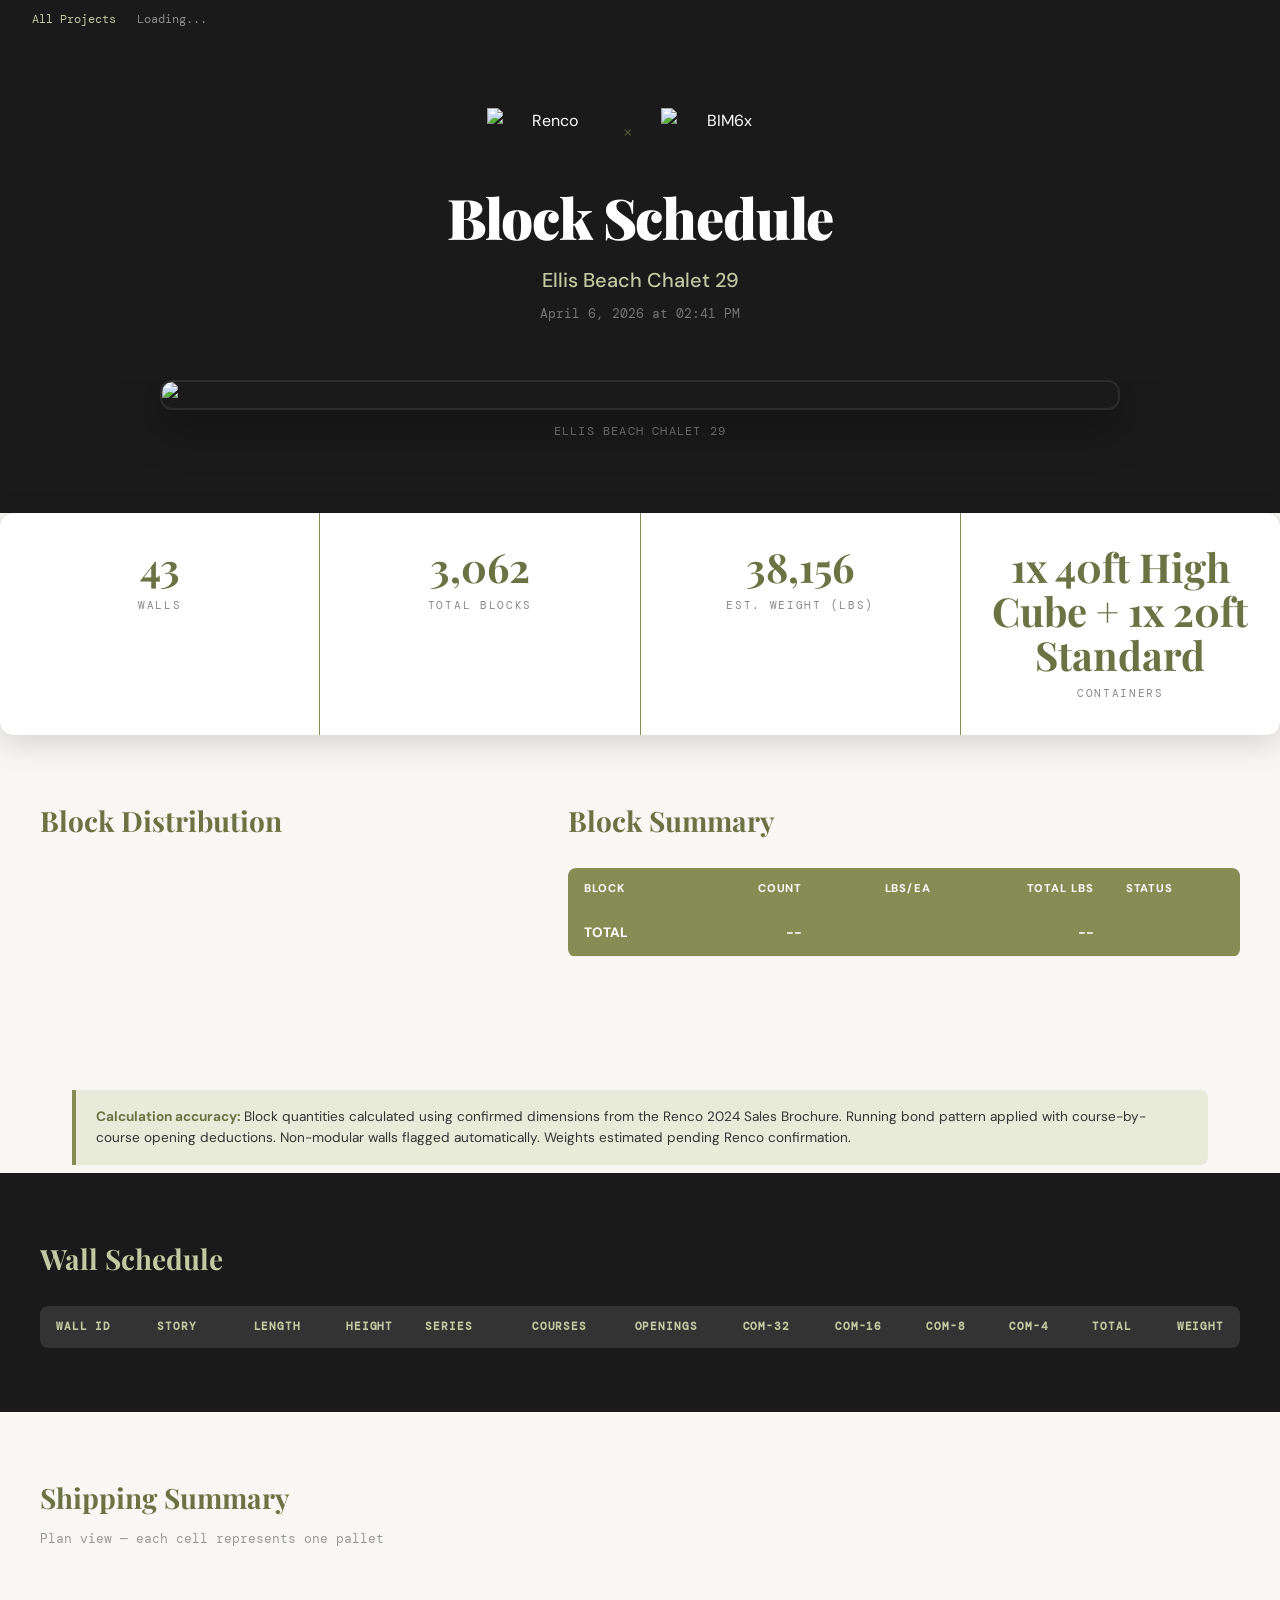
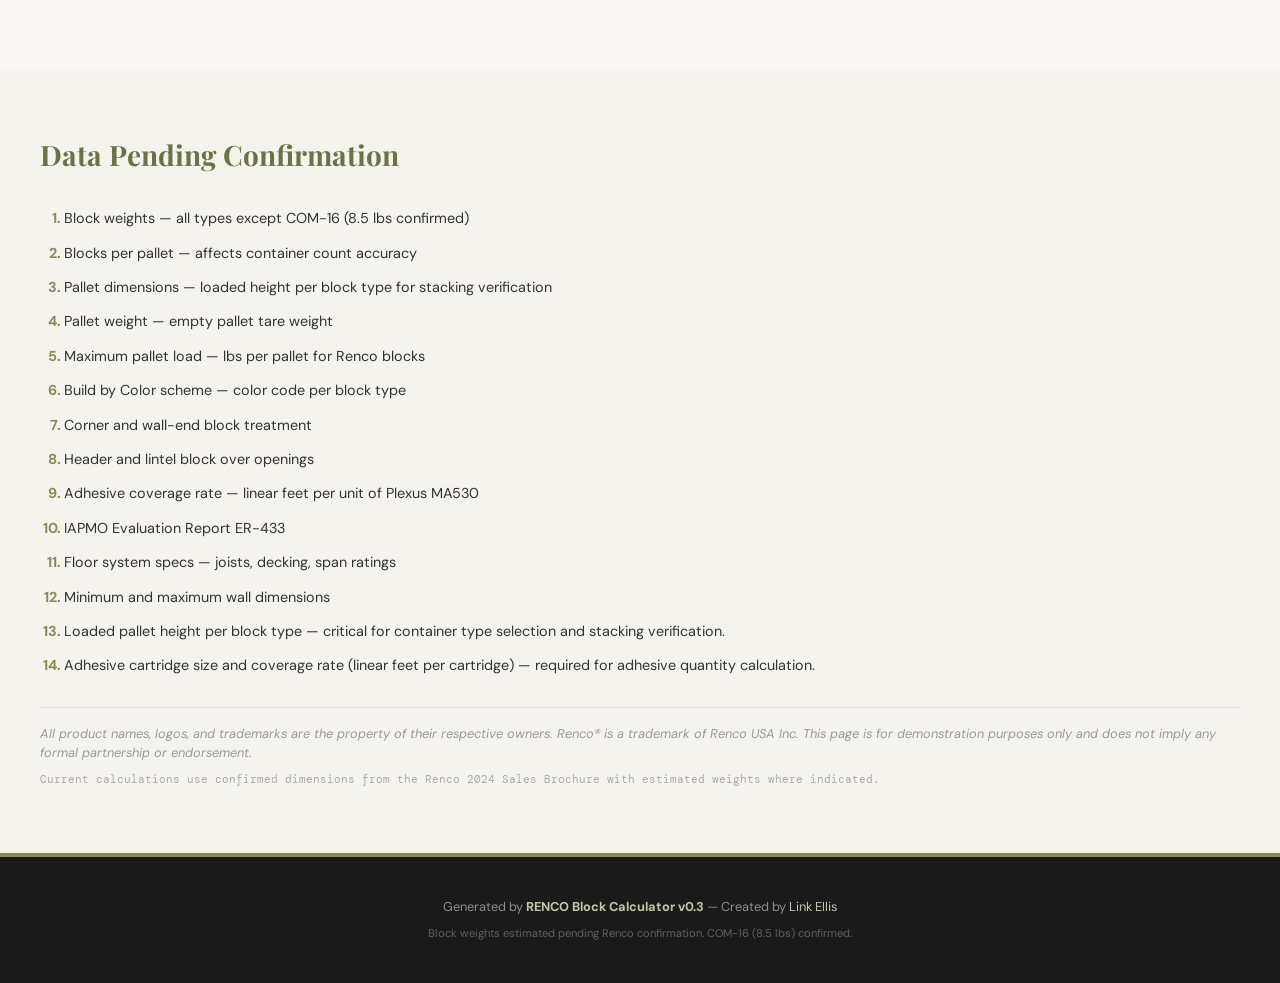
==== ellis-beach-chalet-29/index.html @ 90fda3dc "Update Ellis Beach Chalet 29" ====
<!DOCTYPE html>
<html lang="en">
<head>
  <meta charset="UTF-8">
  <meta name="viewport" content="width=device-width, initial-scale=1.0">
  <title>RENCO Block Schedule</title>
  <link rel="preconnect" href="https://fonts.googleapis.com">
  <link rel="preconnect" href="https://fonts.gstatic.com" crossorigin>
  <link href="https://fonts.googleapis.com/css2?family=DM+Mono:wght@400;500&family=DM+Sans:wght@400;500;700&family=Playfair+Display:wght@400;700;900&display=swap" rel="stylesheet">
  <link rel="stylesheet" href="../style.css">
</head>
<body>

  <nav class="breadcrumb"><a href="../">All Projects</a> &rsaquo; <span id="bc-name">Loading...</span></nav>

  <header class="hero">
    <div class="hero-inner">
      <div class="hero-logos">
        <img src="assets/Renco_Logo.png" alt="Renco" class="logo-renco">
        <span class="logo-sep">&times;</span>
        <span class="logo-bim6x-pill"><img src="assets/BIM6x_Logo.png" alt="BIM6x" class="logo-bim6x"></span>
      </div>
      <h1 class="hero-title">Block Schedule</h1>
      <p class="hero-project" id="project-name">Loading...</p>
      <p class="hero-date" id="run-date"></p>
    </div>
  </header>

  <section class="preview">
    <div class="preview-inner">
      <img src="assets/model.png" alt="Project Preview" class="preview-img">
      <p class="preview-caption" id="preview-caption"></p>
    </div>
  </section>

  <section class="kpi-strip">
    <div class="kpi-card"><div class="kpi-value" id="kpi-walls">--</div><div class="kpi-label">Walls</div></div>
    <div class="kpi-card"><div class="kpi-value" id="kpi-blocks">--</div><div class="kpi-label">Total Blocks</div></div>
    <div class="kpi-card"><div class="kpi-value" id="kpi-weight">--</div><div class="kpi-label">Est. Weight (lbs)</div></div>
    <div class="kpi-card"><div class="kpi-value" id="kpi-containers">--</div><div class="kpi-label">Containers</div></div>
  </section>

  <section class="section">
    <div class="section-inner two-col">
      <div class="chart-wrap">
        <h2 class="section-title">Block Distribution</h2>
        <div class="chart-container"><canvas id="block-chart"></canvas></div>
      </div>
      <div class="block-table-wrap">
        <h2 class="section-title">Block Summary</h2>
        <table class="data-table" id="block-table">
          <thead><tr><th>Block</th><th class="num">Count</th><th class="num">lbs/ea</th><th class="num">Total lbs</th><th>Status</th></tr></thead>
          <tbody></tbody>
          <tfoot><tr><td><strong>TOTAL</strong></td><td class="num" id="block-total-count">--</td><td class="num"></td><td class="num" id="block-total-weight">--</td><td></td></tr></tfoot>
        </table>
      </div>
    </div>
  </section>

  <div class="accuracy-callout">
    <div class="accuracy-inner">
      <strong>Calculation accuracy:</strong> Block quantities calculated using confirmed dimensions from the Renco 2024 Sales Brochure. Running bond pattern applied with course-by-course opening deductions. Non-modular walls flagged automatically. Weights estimated pending Renco confirmation.
    </div>
  </div>

  <section class="section section-dark">
    <div class="section-inner">
      <h2 class="section-title">Wall Schedule</h2>
      <div class="table-scroll">
        <table class="data-table wall-table" id="wall-table">
          <thead><tr><th>Wall ID</th><th>Story</th><th class="num">Length</th><th class="num">Height</th><th>Series</th><th class="num">Courses</th><th class="num">Openings</th><th class="num">COM-32</th><th class="num">COM-16</th><th class="num">COM-8</th><th class="num">COM-4</th><th class="num">Total</th><th class="num">Weight</th></tr></thead>
          <tbody></tbody>
        </table>
      </div>
    </div>
  </section>

  <section class="section">
    <div class="section-inner">
      <h2 class="section-title">Shipping Summary</h2>
      <p class="shipping-recommendation" id="shipping-rec" style="margin-bottom: 1.5rem"></p>
      <p class="section-subtitle">Plan view — each cell represents one pallet</p>
      <div class="shipping-grid" id="shipping-grid"></div>
      <div class="consumables-section" id="consumables"></div>
    </div>
  </section>

  <section class="section section-dark" id="warnings-section" style="display:none">
    <div class="section-inner">
      <h2 class="section-title">Warnings</h2>
      <ul class="warning-list" id="warning-list"></ul>
    </div>
  </section>

  <section class="section section-pending">
    <div class="section-inner">
      <h2 class="section-title">Data Pending Confirmation</h2>
      <ol class="pending-list">
        <li>Block weights — all types except COM-16 (8.5 lbs confirmed)</li>
        <li>Blocks per pallet — affects container count accuracy</li>
        <li>Pallet dimensions — loaded height per block type for stacking verification</li>
        <li>Pallet weight — empty pallet tare weight</li>
        <li>Maximum pallet load — lbs per pallet for Renco blocks</li>
        <li>Build by Color scheme — color code per block type</li>
        <li>Corner and wall-end block treatment</li>
        <li>Header and lintel block over openings</li>
        <li>Adhesive coverage rate — linear feet per unit of Plexus MA530</li>
        <li>IAPMO Evaluation Report ER-433</li>
        <li>Floor system specs — joists, decking, span ratings</li>
        <li>Minimum and maximum wall dimensions</li>
        <li>Loaded pallet height per block type — critical for container type selection and stacking verification.</li>
        <li>Adhesive cartridge size and coverage rate (linear feet per cartridge) — required for adhesive quantity calculation.</li>
      </ol>
      <p class="pending-disclaimer">All product names, logos, and trademarks are the property of their respective owners. Renco&reg; is a trademark of Renco USA Inc. This page is for demonstration purposes only and does not imply any formal partnership or endorsement.</p>
      <p class="pending-note">Current calculations use confirmed dimensions from the Renco 2024 Sales Brochure with estimated weights where indicated.</p>
    </div>
  </section>

  <footer class="footer">
    <div class="footer-inner">
      <p>Generated by <strong>RENCO Block Calculator v0.3</strong> &mdash; Created by <a href="https://www.linkedin.com/in/archilinkellis/" target="_blank" rel="noopener" class="footer-link">Link Ellis</a></p>
      <p class="footer-note">Block weights estimated pending Renco confirmation. COM-16 (8.5 lbs) confirmed.</p>
    </div>
  </footer>

  <script src="https://cdn.jsdelivr.net/npm/chart.js@4.4.7/dist/chart.umd.min.js"></script>
  <script src="app.js"></script>
</body>
</html>
---- style.css ----
/* ============================================================
   RENCO Block Schedule — EID / BIM6x Demo Page
   Fonts: Playfair Display, DM Sans, DM Mono
   Colors: #868D54 olive, #C2C8A2 sage, #1a1a1a dark
   ============================================================ */

*, *::before, *::after { box-sizing: border-box; margin: 0; padding: 0; }
html, body { overflow-x: hidden; width: 100%; }

:root {
  --olive:    #868D54;
  --olive-d:  #6b7243;
  --sage:     #C2C8A2;
  --sage-lt:  #e8ebda;
  --dark:     #1a1a1a;
  --dark-2:   #2a2a2a;
  --dark-3:   #333;
  --light:    #f8f7f4;
  --white:    #ffffff;
  --red:      #c0392b;
  --red-bg:   #fce4e4;
  --mono:     'DM Mono', monospace;
  --sans:     'DM Sans', sans-serif;
  --serif:    'Playfair Display', Georgia, serif;
}

html { font-size: 16px; scroll-behavior: smooth; }
body {
  font-family: var(--sans);
  color: var(--dark);
  background: var(--light);
  line-height: 1.6;
  -webkit-font-smoothing: antialiased;
}

/* === Hero === */
.hero {
  background: var(--dark);
  color: var(--white);
  padding: 4rem 2rem 3.5rem;
  text-align: center;
  position: relative;
  overflow: hidden;
}
/* no divider line — hero flows into preview */
.hero-inner { max-width: 900px; margin: 0 auto; }
.hero-brand {
  font-family: var(--mono);
  font-size: 0.85rem;
  letter-spacing: 0.3em;
  text-transform: uppercase;
  margin-bottom: 1.5rem;
  color: var(--sage);
}
.brand-renco {
  color: #7CB342;
  font-weight: 700;
  font-size: 1rem;
}
.brand-sep { margin: 0 0.6rem; opacity: 0.3; color: #fff; }
.brand-bim6x {
  color: var(--sage);
  font-weight: 700;
  font-size: 1rem;
}

/* Image logos */
.hero-logos {
  display: flex;
  align-items: center;
  justify-content: center;
  gap: 0;
  margin-bottom: 1.5rem;
}
.logo-renco, .logo-bim6x {
  height: 48px;
  width: 120px;
  object-fit: contain;
}
.logo-sep {
  font-family: var(--mono);
  font-size: 1rem;
  color: var(--olive);
  opacity: 0.5;
  margin: 0 1rem;
}
.logo-bim6x-pill {
  display: inline-flex;
  align-items: center;
  justify-content: center;
  background: var(--dark);
  border-radius: 8px;
  padding: 6px 12px;
  width: 144px;
  height: 60px;
}
.hero-title {
  font-family: var(--serif);
  font-weight: 900;
  font-size: 3.5rem;
  line-height: 1.1;
  letter-spacing: -0.02em;
  margin-bottom: 1rem;
}
.hero-project {
  font-size: 1.25rem;
  font-weight: 500;
  color: var(--sage);
}
.hero-date {
  font-family: var(--mono);
  font-size: 0.8rem;
  color: rgba(255,255,255,0.4);
  margin-top: 0.5rem;
}

/* === Project Preview === */
.preview {
  background: var(--dark);
  padding: 0 2rem 3rem;
  text-align: center;
}
.preview-inner {
  max-width: 960px;
  margin: 0 auto;
}
.preview-img {
  width: 100%;
  max-width: 1024px;
  max-height: 576px;
  object-fit: cover;
  border-radius: 12px;
  box-shadow: 0 12px 48px rgba(0,0,0,0.4);
  border: 2px solid rgba(255,255,255,0.08);
  display: block;
  margin: 0 auto;
}
.preview-caption {
  font-family: var(--mono);
  font-size: 0.75rem;
  letter-spacing: 0.1em;
  text-transform: uppercase;
  color: rgba(255,255,255,0.35);
  margin-top: 0.75rem;
  padding-bottom: 1.5rem;
}

/* === KPI Strip === */
.kpi-strip {
  display: grid;
  grid-template-columns: repeat(4, 1fr);
  gap: 1px;
  background: var(--olive);
  max-width: 100%;
  margin: 0 auto;
  position: relative;
  z-index: 10;
  border-radius: 12px;
  overflow: hidden;
  box-shadow: 0 8px 32px rgba(0,0,0,0.15);
}
.kpi-card {
  background: var(--white);
  padding: 2rem 1.5rem;
  text-align: center;
}
.kpi-value {
  font-family: var(--serif);
  font-weight: 700;
  font-size: 2.5rem;
  color: var(--olive-d);
  line-height: 1.1;
}
.kpi-label {
  font-family: var(--mono);
  font-size: 0.7rem;
  text-transform: uppercase;
  letter-spacing: 0.15em;
  color: #888;
  margin-top: 0.5rem;
}

/* === Sections === */
.section { padding: 4rem 2rem; }
.section-dark { background: var(--dark); color: var(--white); }
.section-dark .section-title { color: var(--sage); }
.section-dark .data-table { background: var(--dark-2); }
.section-dark .data-table th { background: var(--dark-3); color: var(--sage); }
.section-dark .data-table td { color: #ddd; border-color: #444; }
.section-dark .data-table tbody tr:nth-child(even) td { background: rgba(255,255,255,0.03); }
.section-dark .data-table tbody tr:hover td { background: rgba(134,141,84,0.15); }

.section-inner { max-width: 1200px; margin: 0 auto; overflow: hidden; }
.section-title {
  font-family: var(--serif);
  font-weight: 700;
  font-size: 1.75rem;
  margin-bottom: 1.5rem;
  color: var(--olive-d);
}
.shipping-recommendation {
  font-family: var(--sans);
  font-size: 1rem;
  font-weight: 700;
  color: var(--olive-d);
  margin-bottom: 0.5rem;
}
.shipping-alternatives {
  margin-top: 0.5rem;
  display: flex;
  flex-wrap: wrap;
  gap: 0.5rem;
}
.alt-option {
  font-family: var(--mono);
  font-size: 0.7rem;
  color: #888;
  padding: 0.2rem 0.6rem;
  background: var(--sage-lt);
  border-radius: 4px;
}
.section-subtitle {
  font-family: var(--mono);
  font-size: 0.8rem;
  color: #999;
  margin-top: -1rem;
  margin-bottom: 1.5rem;
}

/* === Two-col layout === */
.two-col {
  display: grid;
  grid-template-columns: 1fr 1.4fr;
  gap: 3rem;
  align-items: start;
}
@media (max-width: 900px) {
  .two-col { grid-template-columns: 1fr; gap: 2rem; }
  .kpi-strip { grid-template-columns: repeat(2, 1fr); }
  .hero { padding: 2.5rem 1rem 2rem; }
  .hero-title { font-size: 2.2rem; }
  .logo-renco, .logo-bim6x { height: 36px; width: 90px; }
  .logo-bim6x-pill { width: 114px; height: 48px; }
  .logo-sep { margin: 0 0.6rem; font-size: 0.8rem; }
  .section { padding: 2rem 1rem; }
  .section-inner { max-width: 100%; overflow-x: hidden; }
  .section-title { font-size: 1.4rem; }
  .kpi-value { font-size: 1.8rem; }
  .kpi-card { padding: 1.2rem 1rem; }
  .chart-container { max-width: 220px; }
  .block-table-wrap { width: 100%; }
  .shipping-grid { grid-template-columns: 1fr; }
  .preview { padding: 0 1rem 2rem; }
  .preview-img { max-width: 100%; }
  .project-grid { grid-template-columns: 1fr; }
  .accuracy-callout { padding: 0 1rem; }
  .consumables-grid { grid-template-columns: repeat(2, 1fr); }
  .breadcrumb { padding: 0.5rem 1rem; }
  .pending-list { padding-left: 1.2rem; }
  .shipping-alternatives { flex-direction: column; }
}
@media (max-width: 480px) {
  .hero-title { font-size: 1.6rem; }
  .hero-project { font-size: 0.95rem; }
  .hero-brand { font-size: 0.75rem; }
  .logo-renco, .logo-bim6x { height: 28px; width: 72px; }
  .logo-bim6x-pill { width: 96px; height: 40px; padding: 4px 8px; border-radius: 6px; }
  .logo-sep { margin: 0 0.4rem; font-size: 0.7rem; }
  .brand-renco, .brand-bim6x { font-size: 0.85rem; }
  .kpi-strip { grid-template-columns: repeat(2, 1fr); gap: 1px; }
  .kpi-value { font-size: 1.3rem; }
  .kpi-label { font-size: 0.5rem; letter-spacing: 0.08em; }
  .kpi-card { padding: 0.8rem 0.4rem; }
  .chart-container { max-width: 200px; }
  .data-table { font-size: 0.7rem; }
  .data-table th, .data-table td { padding: 0.3rem 0.35rem; }
  .wall-table { font-size: 0.6rem; }
  .section { padding: 1.5rem 0.75rem; }
  .section-title { font-size: 1.2rem; }
  .pallet-grid { grid-template-columns: repeat(6, 1fr); }
  .pallet-cell { font-size: 0.45rem; }
  .shipping-card { padding: 1rem; }
  .container-spec { font-size: 0.55rem; }
  .stack-height { font-size: 0.55rem; }
  .accuracy-inner { font-size: 0.78rem; padding: 0.75rem 1rem; }
  .consumable-value { font-size: 1.5rem; }
  .consumable-label { font-size: 0.6rem; }
  .pending-list li { font-size: 0.8rem; }
  .footer { padding: 1.5rem 1rem; }
  .project-card-img { height: 140px; }
  .project-card-body { padding: 1rem; }
  .project-card-title { font-size: 1rem; }
}

/* === Chart === */
.chart-wrap { min-width: 0; overflow: hidden; }
.chart-container {
  position: relative;
  max-width: 320px;
  margin: 0 auto;
}

/* === Tables === */
.data-table {
  width: 100%;
  border-collapse: collapse;
  font-size: 0.85rem;
  background: var(--white);
  border-radius: 8px;
  overflow: hidden;
}
.data-table th {
  background: var(--olive);
  color: var(--white);
  font-weight: 700;
  text-transform: uppercase;
  font-size: 0.7rem;
  letter-spacing: 0.08em;
  padding: 0.75rem 1rem;
  text-align: left;
  white-space: nowrap;
}
.data-table th.num, .data-table td.num { text-align: right; }
.data-table td {
  padding: 0.6rem 1rem;
  border-bottom: 1px solid #eee;
  white-space: nowrap;
}
.data-table tbody tr:nth-child(even) td { background: var(--sage-lt); }
.data-table tbody tr:hover td { background: rgba(134,141,84,0.12); }
.data-table tfoot td {
  background: var(--olive);
  color: var(--white);
  font-weight: 700;
  padding: 0.75rem 1rem;
}

.table-scroll { overflow-x: auto; border-radius: 8px; -webkit-overflow-scrolling: touch; }
.block-table-wrap { min-width: 0; overflow-x: auto; -webkit-overflow-scrolling: touch; }

/* Wall table specifics */
.wall-table { font-family: var(--mono); font-size: 0.78rem; }
.wall-table td:first-child { font-weight: 700; }
.wall-id-flagged {
  background: var(--red-bg) !important;
  color: var(--red);
  font-weight: 700;
}

/* Status badges */
.badge {
  display: inline-block;
  padding: 0.15rem 0.5rem;
  border-radius: 4px;
  font-size: 0.7rem;
  font-weight: 700;
  text-transform: uppercase;
  letter-spacing: 0.05em;
}
.badge-confirmed { background: var(--olive); color: var(--white); }
.badge-estimated { background: var(--sage); color: var(--olive-d); }

/* === Shipping Grid === */
.shipping-grid {
  display: grid;
  grid-template-columns: repeat(auto-fill, minmax(320px, 1fr));
  gap: 1.5rem;
}
.shipping-card {
  background: var(--white);
  border: 2px solid var(--sage);
  border-radius: 12px;
  padding: 1.5rem;
  position: relative;
  overflow-x: auto;
  max-width: 100%;
}
.shipping-card::before {
  content: '';
  position: absolute;
  top: 0; left: 0; right: 0;
  height: 4px;
  background: var(--olive);
}
.shipping-card h3 {
  font-family: var(--serif);
  font-size: 1.2rem;
  color: var(--olive-d);
  margin-bottom: 0.75rem;
}
.container-spec {
  font-family: var(--mono);
  font-size: 0.68rem;
  color: var(--olive-d);
  line-height: 1.4;
  margin-bottom: 0.5rem;
}
.shipping-card .stat {
  font-family: var(--mono);
  font-size: 0.8rem;
  color: #666;
  margin-bottom: 0.3rem;
}
.shipping-card .stat strong { color: var(--dark); }

/* Layer labels and stack height */
.layer-label {
  font-family: var(--mono);
  font-size: 0.7rem;
  color: var(--olive-d);
  font-weight: 700;
  margin-top: 0.75rem;
  margin-bottom: 0.25rem;
}
.layer-gap { height: 0.5rem; }
.stack-height {
  font-family: var(--mono);
  font-size: 0.65rem;
  margin-top: 0.75rem;
  padding: 0.4rem 0.6rem;
  border-radius: 4px;
  line-height: 1.4;
}
.height-ok { color: var(--olive-d); background: var(--sage-lt); }
.height-warning { color: #c0392b; background: #fce4e4; font-weight: 700; }

/* Pallet mini-grid — horizontal layout, loaded front-to-back (widthwise) */
.pallet-grid {
  display: grid;
  grid-template-columns: repeat(11, 1fr);
  gap: 2px;
  margin-top: 0.25rem;
}
.pallet-cell {
  aspect-ratio: 1.2;
  border-radius: 3px;
  display: flex;
  align-items: center;
  justify-content: center;
  font-family: var(--mono);
  font-size: 0.55rem;
  font-weight: 700;
  color: var(--white);
  text-align: center;
  line-height: 1.2;
}
.pallet-com { background: var(--olive); }
.pallet-res { background: var(--sage); color: var(--olive-d); }
.pallet-empty { background: #ddd; color: #999; }

/* === Warnings === */
.warning-list { list-style: none; }
.warning-list li {
  padding: 0.75rem 1rem;
  margin-bottom: 0.5rem;
  background: rgba(192,57,43,0.1);
  border-left: 4px solid var(--red);
  border-radius: 0 6px 6px 0;
  font-size: 0.85rem;
  color: #ffcccc;
}
.warning-list li strong { color: var(--white); }

/* === Data Pending === */
.section-pending {
  background: #f5f3ed;
}
.section-pending .section-title {
  color: var(--olive-d);
}
.pending-list {
  padding-left: 1.5rem;
  margin-bottom: 1.5rem;
}
.pending-list li {
  font-family: var(--sans);
  font-size: 0.9rem;
  color: var(--dark-3);
  padding: 0.4rem 0;
  line-height: 1.5;
}
.pending-list li::marker {
  color: var(--olive);
  font-weight: 700;
}
.pending-disclaimer {
  font-size: 0.8rem;
  font-style: italic;
  color: #999;
  line-height: 1.5;
  border-top: 1px solid #ddd;
  padding-top: 1rem;
  margin-top: 1.5rem;
}
.pending-note {
  font-family: var(--mono);
  font-size: 0.7rem;
  color: #aaa;
  line-height: 1.6;
  margin-top: 0.5rem;
}

/* === Footer === */
.footer {
  background: var(--dark);
  color: rgba(255,255,255,0.5);
  padding: 2.5rem 2rem;
  text-align: center;
  font-size: 0.8rem;
  border-top: 4px solid var(--olive);
}
.footer strong { color: var(--sage); }
.footer-link { color: var(--sage); text-decoration: none; }
.footer-link:hover { text-decoration: underline; }
.footer-note { margin-top: 0.5rem; font-size: 0.7rem; opacity: 0.6; }
.footer-disclaimer {
  margin-top: 1rem;
  padding-top: 0.75rem;
  border-top: 1px solid rgba(255,255,255,0.1);
  font-size: 0.6rem;
  font-style: italic;
  color: rgba(255,255,255,0.3);
  max-width: 600px;
  margin-left: auto;
  margin-right: auto;
  line-height: 1.5;
}

/* === Accuracy Callout === */
.accuracy-callout {
  padding: 0 2rem;
  max-width: 1200px;
  margin: 0 auto;
}
.accuracy-inner {
  border-left: 4px solid var(--olive);
  background: var(--sage-lt);
  padding: 1rem 1.25rem;
  font-family: var(--sans);
  font-size: 0.85rem;
  line-height: 1.6;
  color: var(--dark-3);
  border-radius: 0 8px 8px 0;
  margin-bottom: 0.5rem;
}
.accuracy-inner strong {
  color: var(--olive-d);
}

/* === Consumables === */
.consumables-section { margin-top: 2rem; }
.consumables-title {
  font-family: var(--serif);
  font-size: 1.2rem;
  font-weight: 700;
  color: var(--olive-d);
  margin-bottom: 1rem;
}
.consumables-grid {
  display: grid;
  grid-template-columns: repeat(auto-fill, minmax(200px, 1fr));
  gap: 1rem;
}
.consumable-item {
  background: var(--sage-lt);
  border-radius: 8px;
  padding: 1rem;
  text-align: center;
}
.consumable-value {
  font-family: var(--serif);
  font-size: 2rem;
  font-weight: 700;
  color: var(--olive-d);
}
.consumable-label {
  font-family: var(--mono);
  font-size: 0.7rem;
  text-transform: uppercase;
  letter-spacing: 0.1em;
  color: #666;
  margin-top: 0.25rem;
}
.consumable-detail {
  font-family: var(--mono);
  font-size: 0.65rem;
  color: #999;
  margin-top: 0.25rem;
}

/* === Breadcrumb === */
.breadcrumb {
  background: var(--dark);
  padding: 0.6rem 2rem;
  font-family: var(--mono);
  font-size: 0.75rem;
}
.breadcrumb a { color: var(--sage); text-decoration: none; }
.breadcrumb a:hover { text-decoration: underline; }
.breadcrumb span { color: rgba(255,255,255,0.5); }

/* === Project Cards === */
.project-grid {
  display: grid;
  grid-template-columns: repeat(auto-fill, minmax(300px, 1fr));
  gap: 1.5rem;
}
.project-card {
  background: var(--white);
  border: 2px solid var(--sage);
  border-radius: 12px;
  overflow: hidden;
  text-decoration: none;
  color: var(--dark);
  transition: transform 0.2s, box-shadow 0.2s;
}
.project-card:hover {
  transform: translateY(-4px);
  box-shadow: 0 8px 24px rgba(0,0,0,0.12);
}
.project-card-img {
  height: 180px;
  background-size: cover;
  background-position: center;
  background-color: var(--sage-lt);
}
.project-card-body { padding: 1.25rem; }
.project-card-title {
  font-family: var(--serif);
  font-size: 1.2rem;
  font-weight: 700;
  color: var(--olive-d);
  margin-bottom: 0.5rem;
}
.project-card-stats {
  font-family: var(--mono);
  font-size: 0.75rem;
  color: #666;
  display: flex;
  gap: 1.5rem;
  margin-bottom: 0.5rem;
}
.project-card-date {
  font-family: var(--mono);
  font-size: 0.65rem;
  color: #999;
}
.loading-msg {
  font-family: var(--mono);
  color: #999;
  font-size: 0.85rem;
}

/* === Animations === */
@keyframes fadeUp {
  from { opacity: 0; transform: translateY(20px); }
  to   { opacity: 1; transform: translateY(0); }
}
.kpi-card, .section-inner, .shipping-card {
  animation: fadeUp 0.6s ease-out both;
}
.kpi-card:nth-child(2) { animation-delay: 0.1s; }
.kpi-card:nth-child(3) { animation-delay: 0.2s; }
.kpi-card:nth-child(4) { animation-delay: 0.3s; }
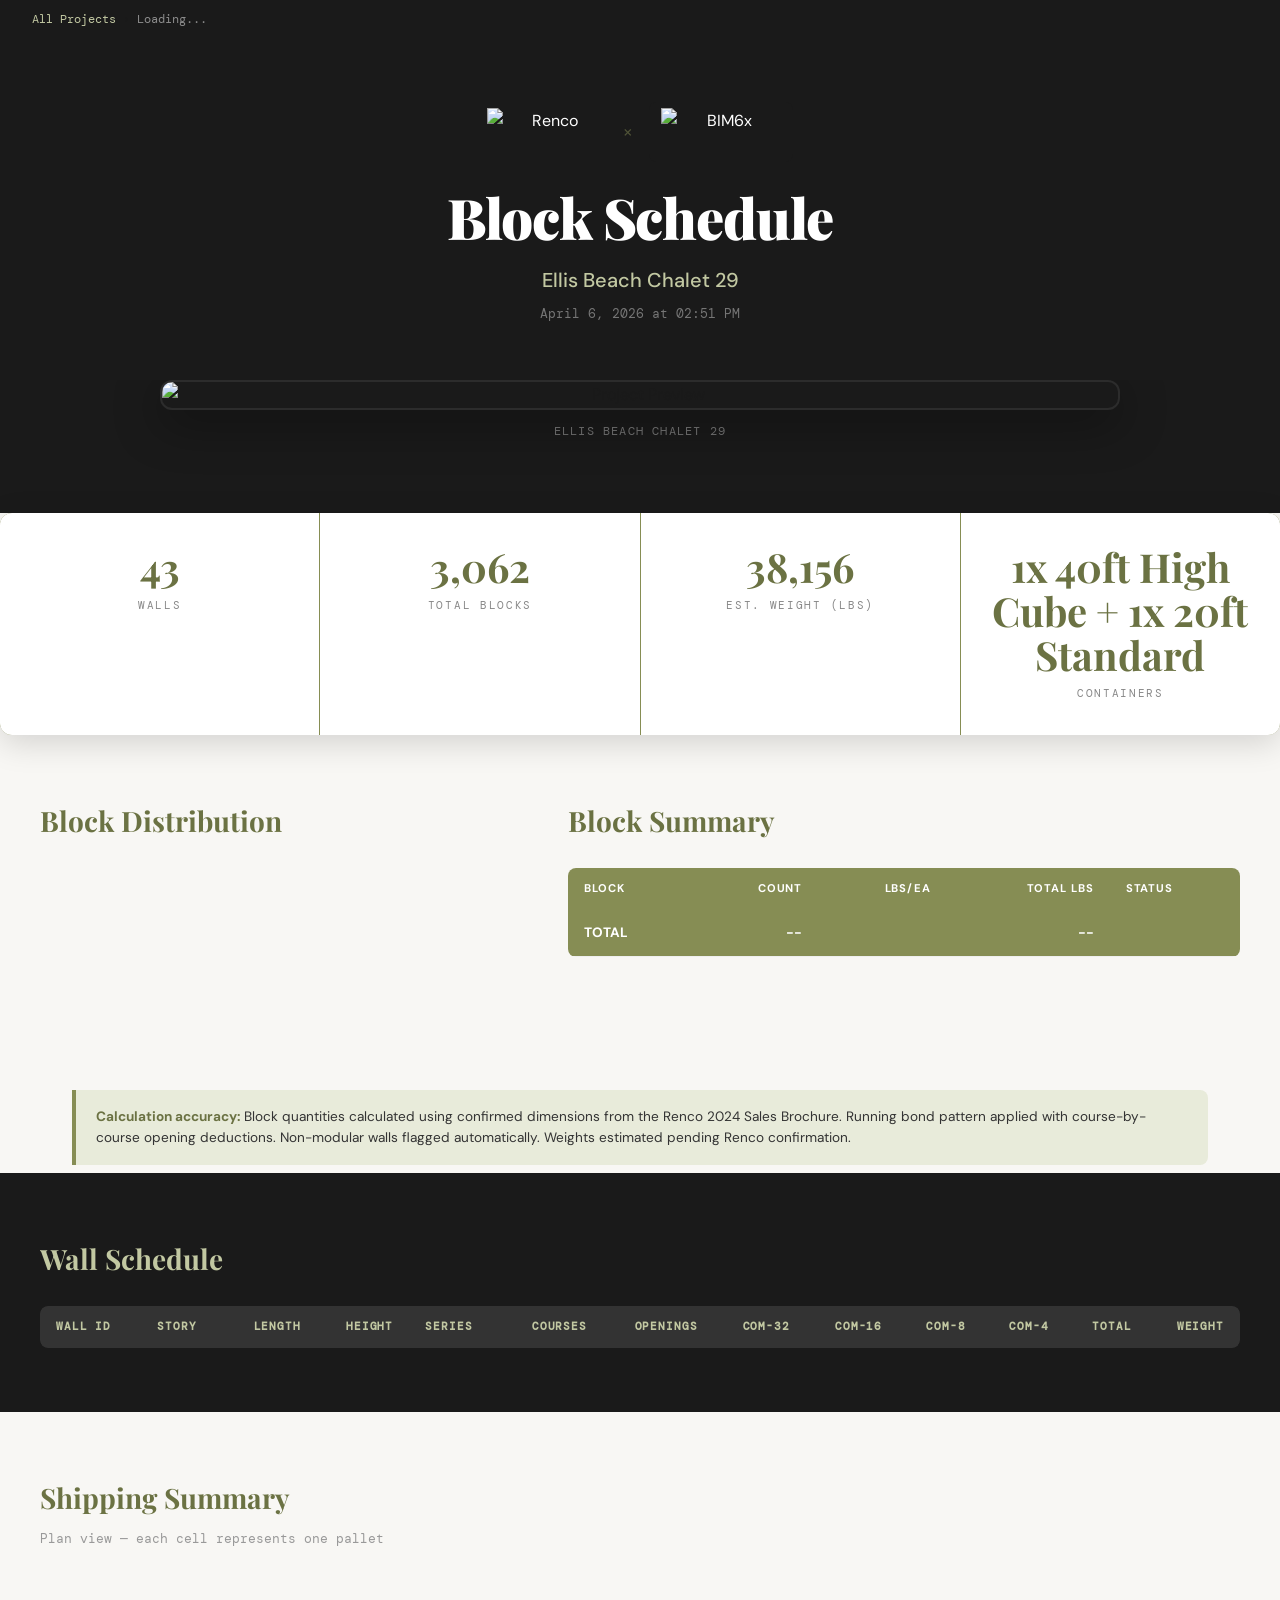
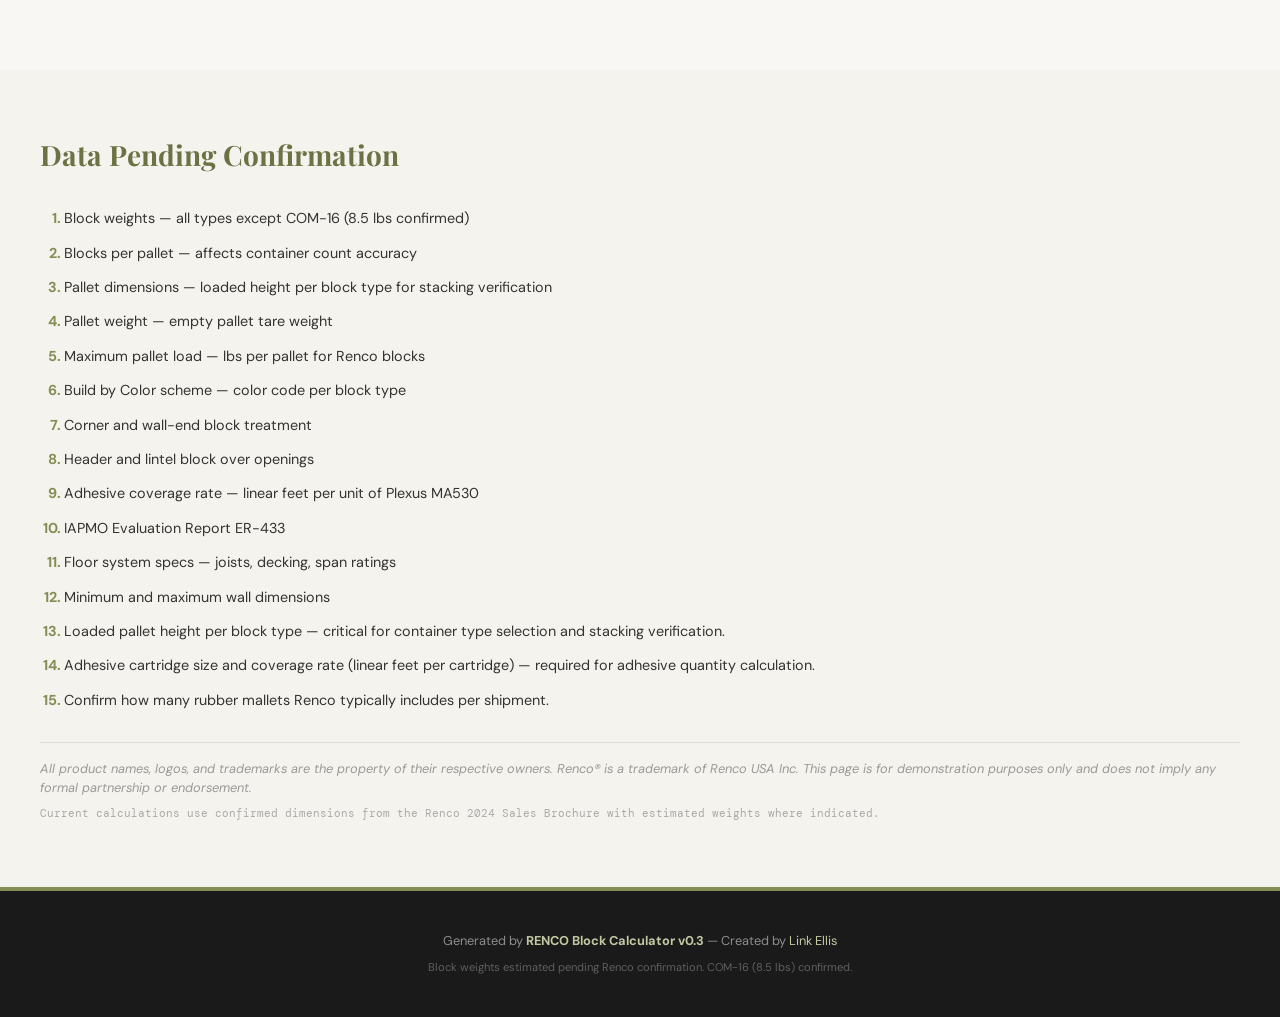
==== commit ee800def: "Update Ellis Beach Chalet 29" ====
--- a/ellis-beach-chalet-29/index.html
+++ b/ellis-beach-chalet-29/index.html
@@ -110,6 +110,7 @@
         <li>Minimum and maximum wall dimensions</li>
         <li>Loaded pallet height per block type — critical for container type selection and stacking verification.</li>
         <li>Adhesive cartridge size and coverage rate (linear feet per cartridge) — required for adhesive quantity calculation.</li>
+        <li>Confirm how many rubber mallets Renco typically includes per shipment.</li>
       </ol>
       <p class="pending-disclaimer">All product names, logos, and trademarks are the property of their respective owners. Renco&reg; is a trademark of Renco USA Inc. This page is for demonstration purposes only and does not imply any formal partnership or endorsement.</p>
       <p class="pending-note">Current calculations use confirmed dimensions from the Renco 2024 Sales Brochure with estimated weights where indicated.</p>
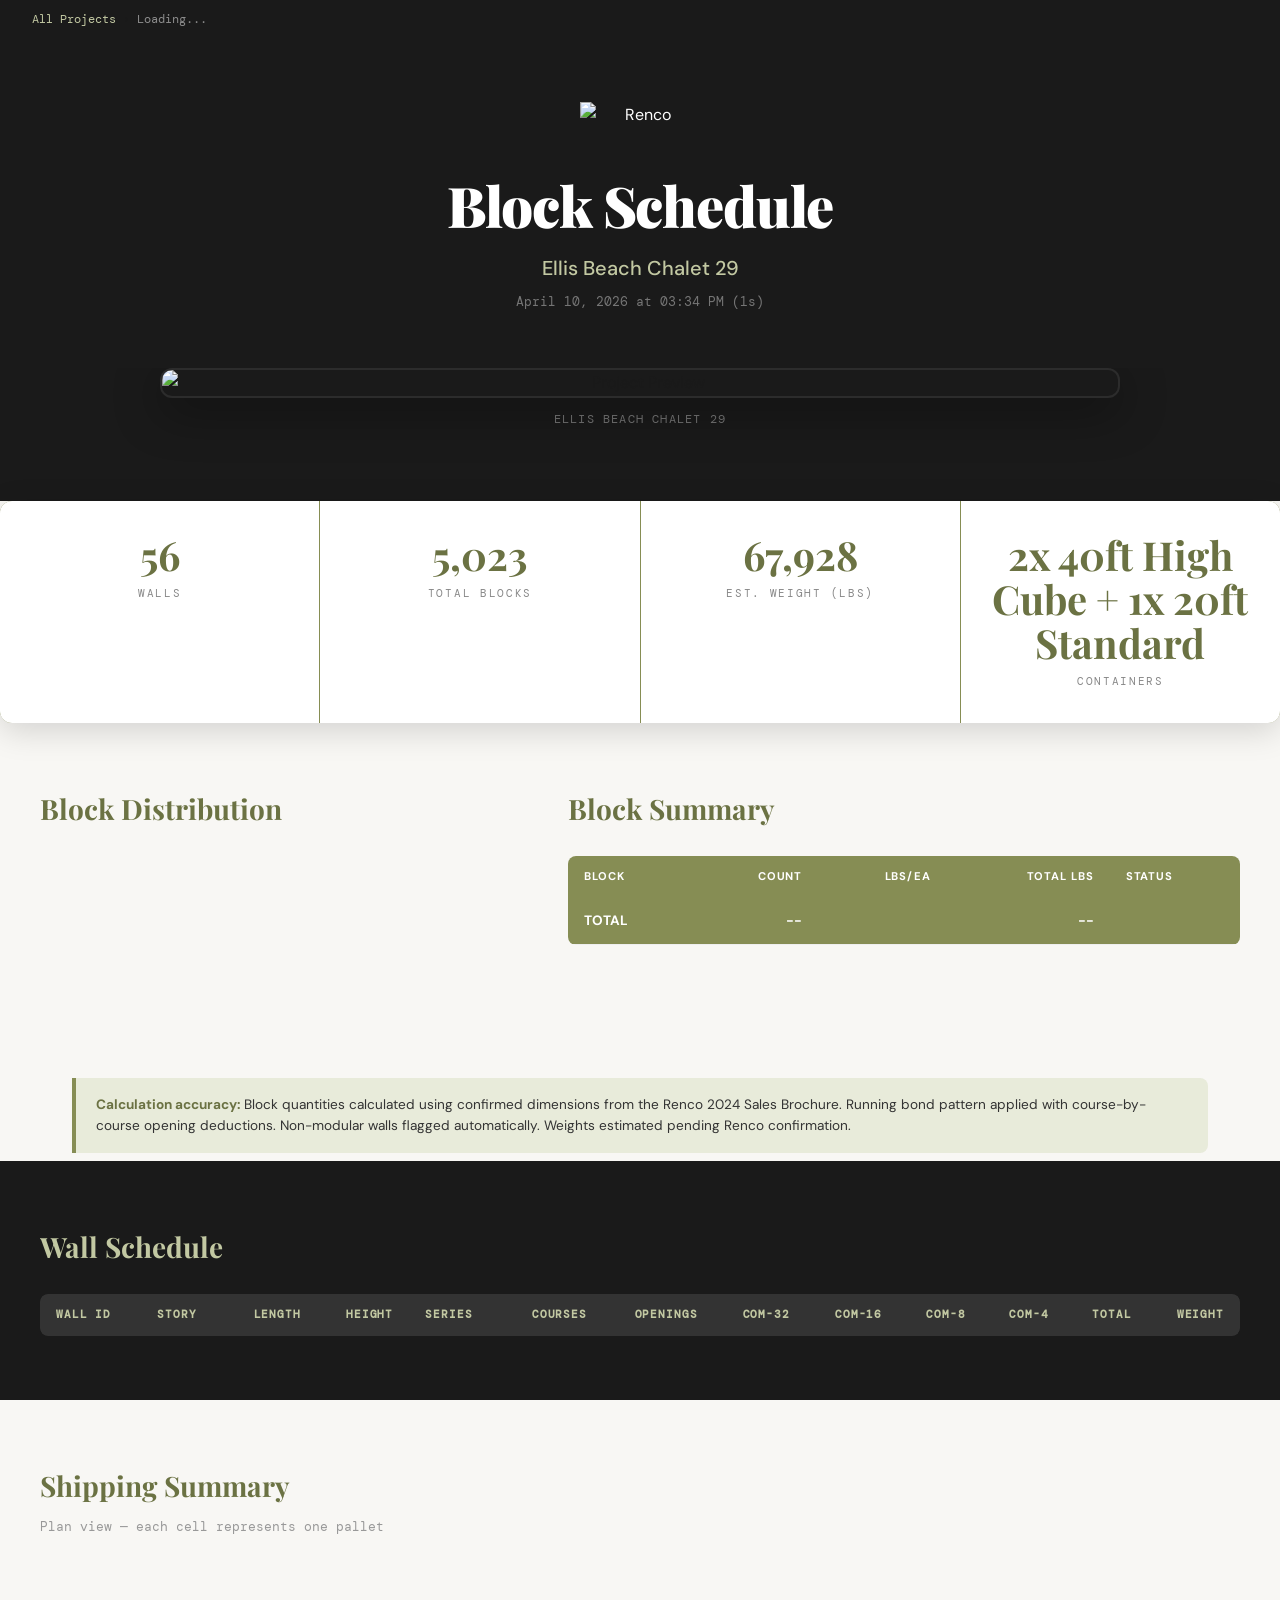
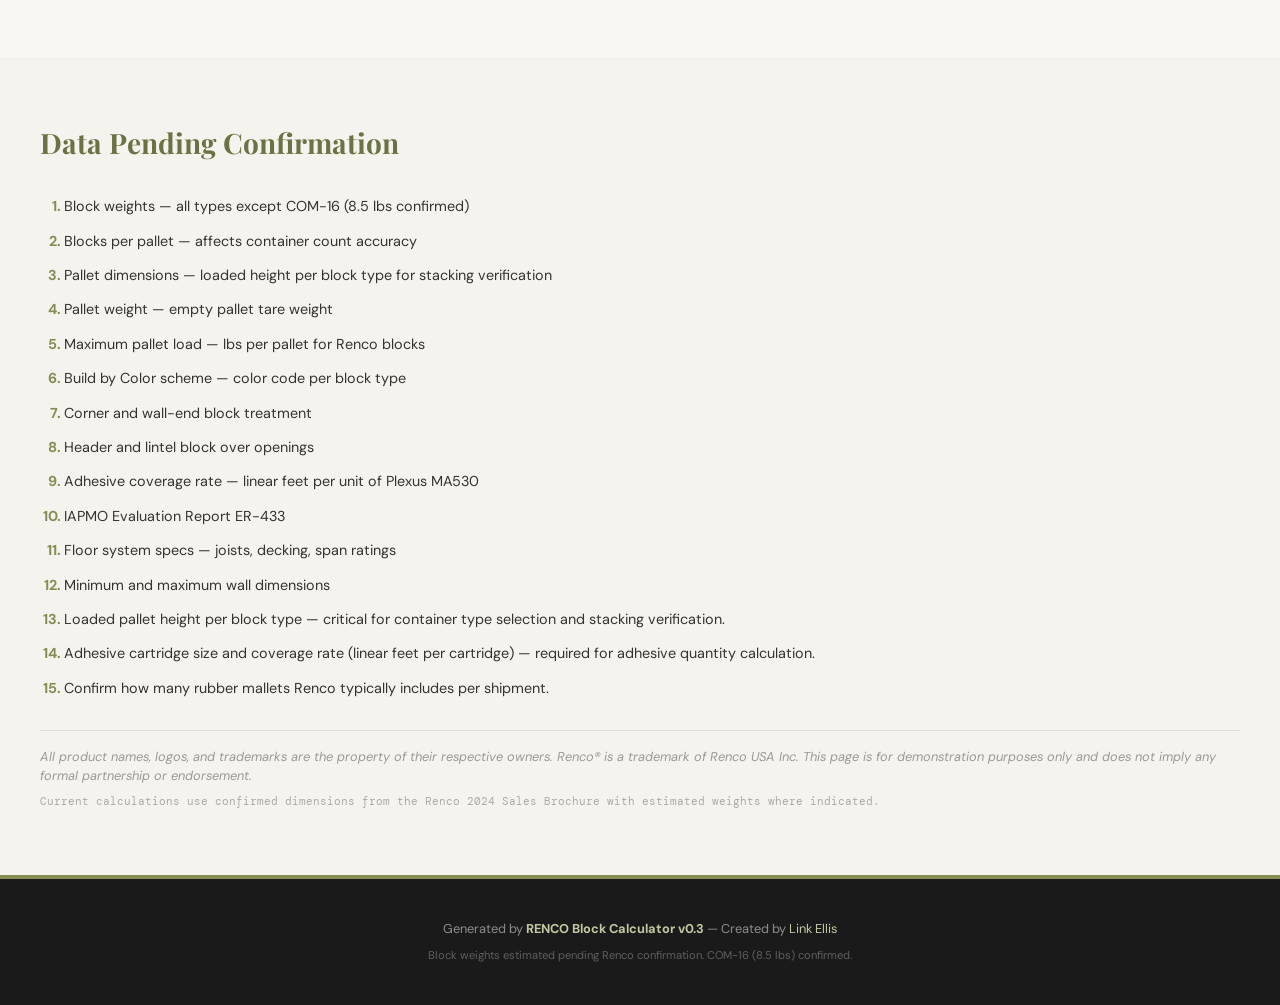
==== commit 6ec716d8: "Remove BIM6x logo from all pages Remove BIM6x logo img, separator span, and logo pill from hero head" ====
--- a/ellis-beach-chalet-29/index.html
+++ b/ellis-beach-chalet-29/index.html
@@ -17,8 +17,6 @@
     <div class="hero-inner">
       <div class="hero-logos">
         <img src="assets/Renco_Logo.png" alt="Renco" class="logo-renco">
-        <span class="logo-sep">&times;</span>
-        <span class="logo-bim6x-pill"><img src="assets/BIM6x_Logo.png" alt="BIM6x" class="logo-bim6x"></span>
       </div>
       <h1 class="hero-title">Block Schedule</h1>
       <p class="hero-project" id="project-name">Loading...</p>
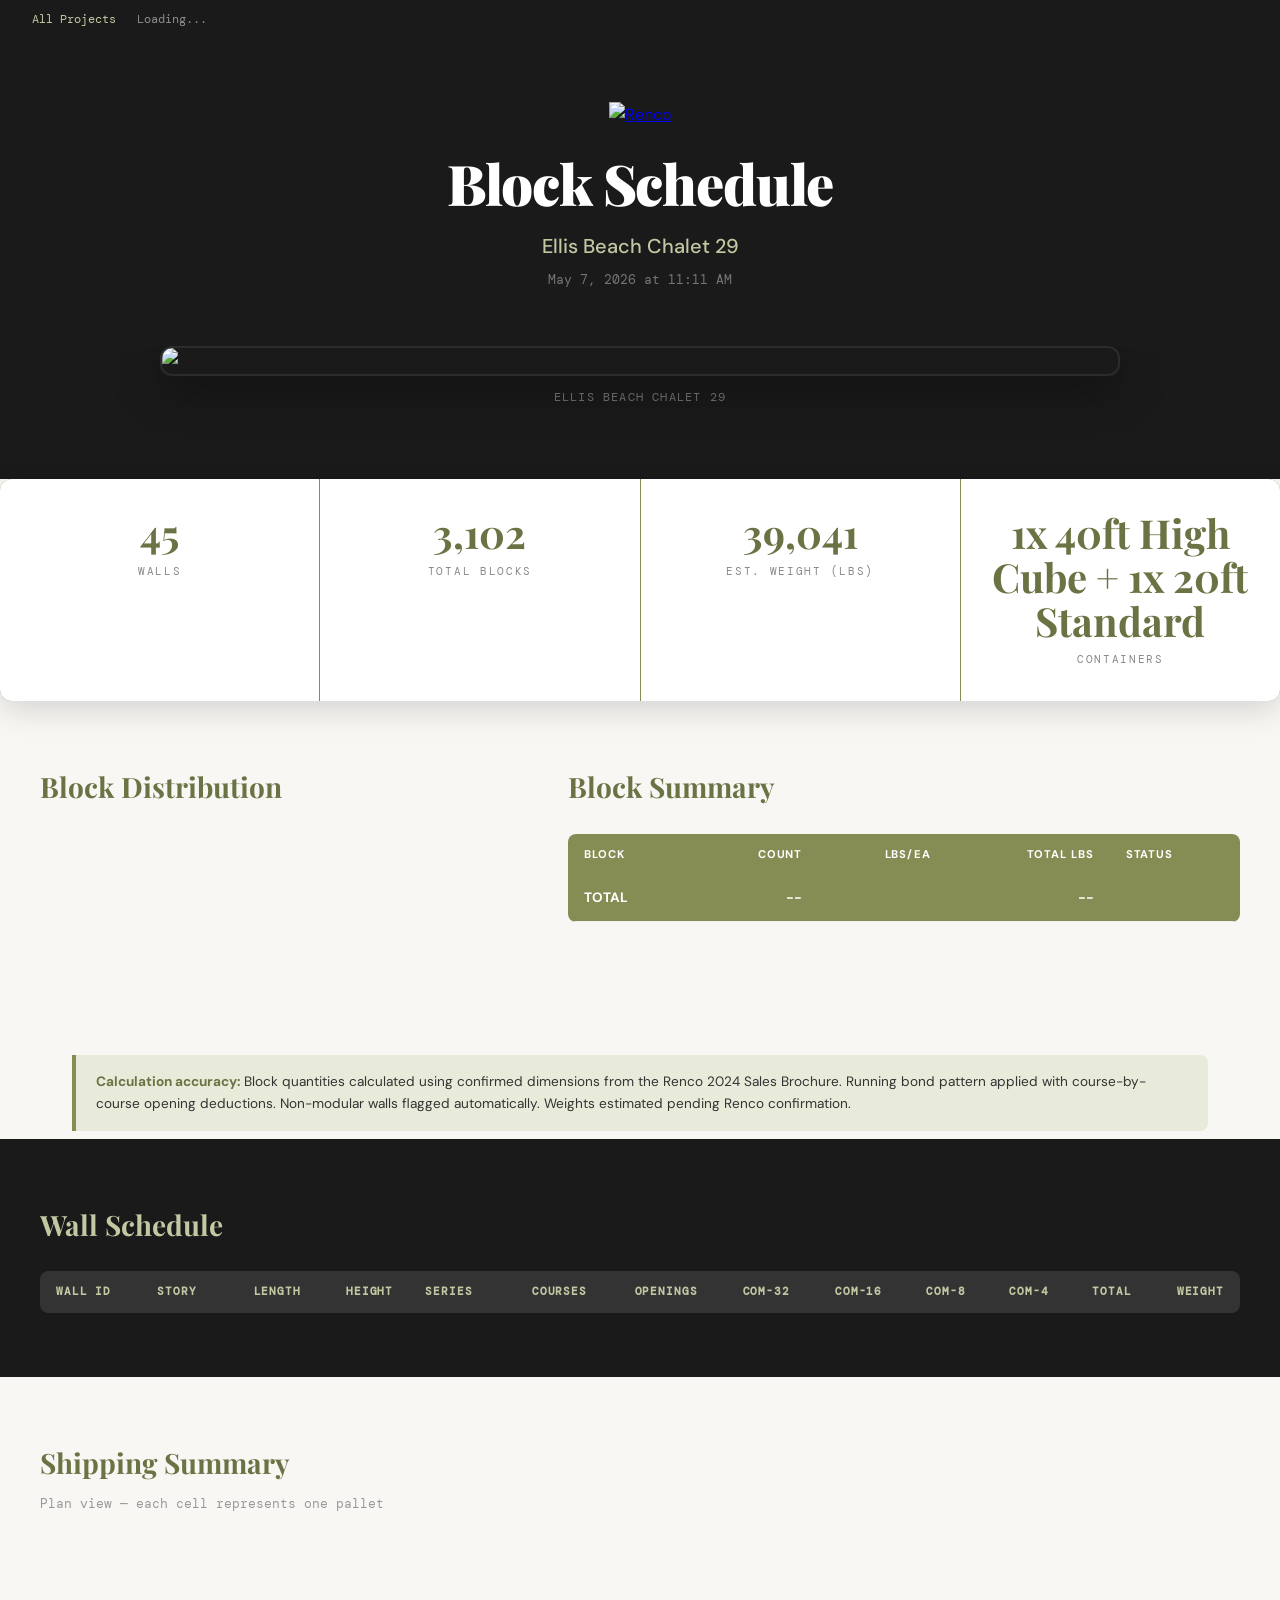
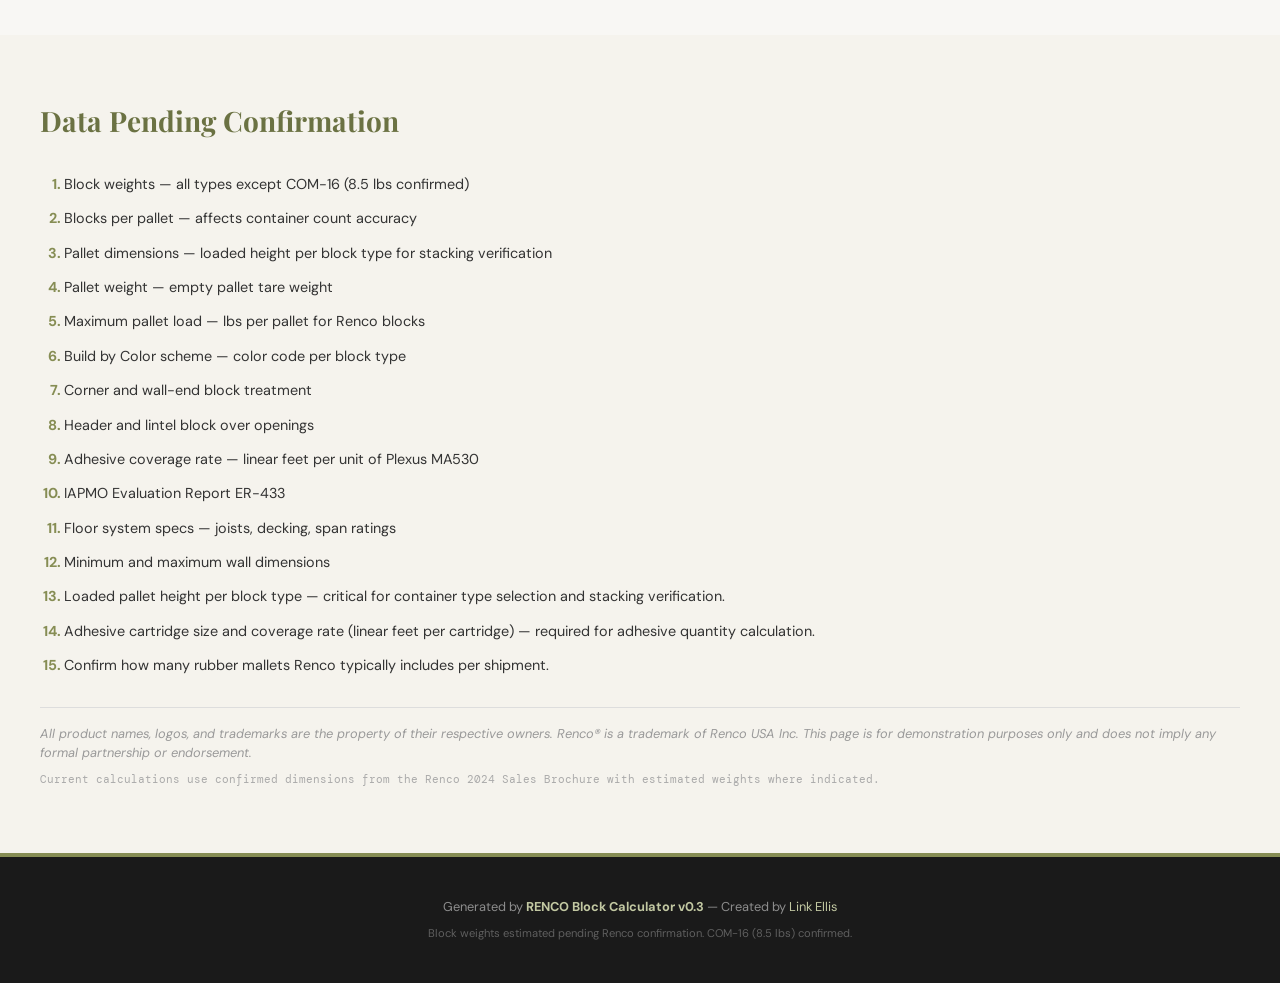
==== commit 3d27bbaf: "Add Renco logo link and update pipeline data Co-Authored-By: Claude Sonnet 4.6 <noreply@anthropic.co" ====
--- a/ellis-beach-chalet-29/index.html
+++ b/ellis-beach-chalet-29/index.html
@@ -16,7 +16,7 @@
   <header class="hero">
     <div class="hero-inner">
       <div class="hero-logos">
-        <img src="assets/Renco_Logo.png" alt="Renco" class="logo-renco">
+        <a href="https://www.renco-usa.com" target="_blank" rel="noopener"><img src="assets/Renco_Logo.png" alt="Renco" class="logo-renco"></a>
       </div>
       <h1 class="hero-title">Block Schedule</h1>
       <p class="hero-project" id="project-name">Loading...</p>
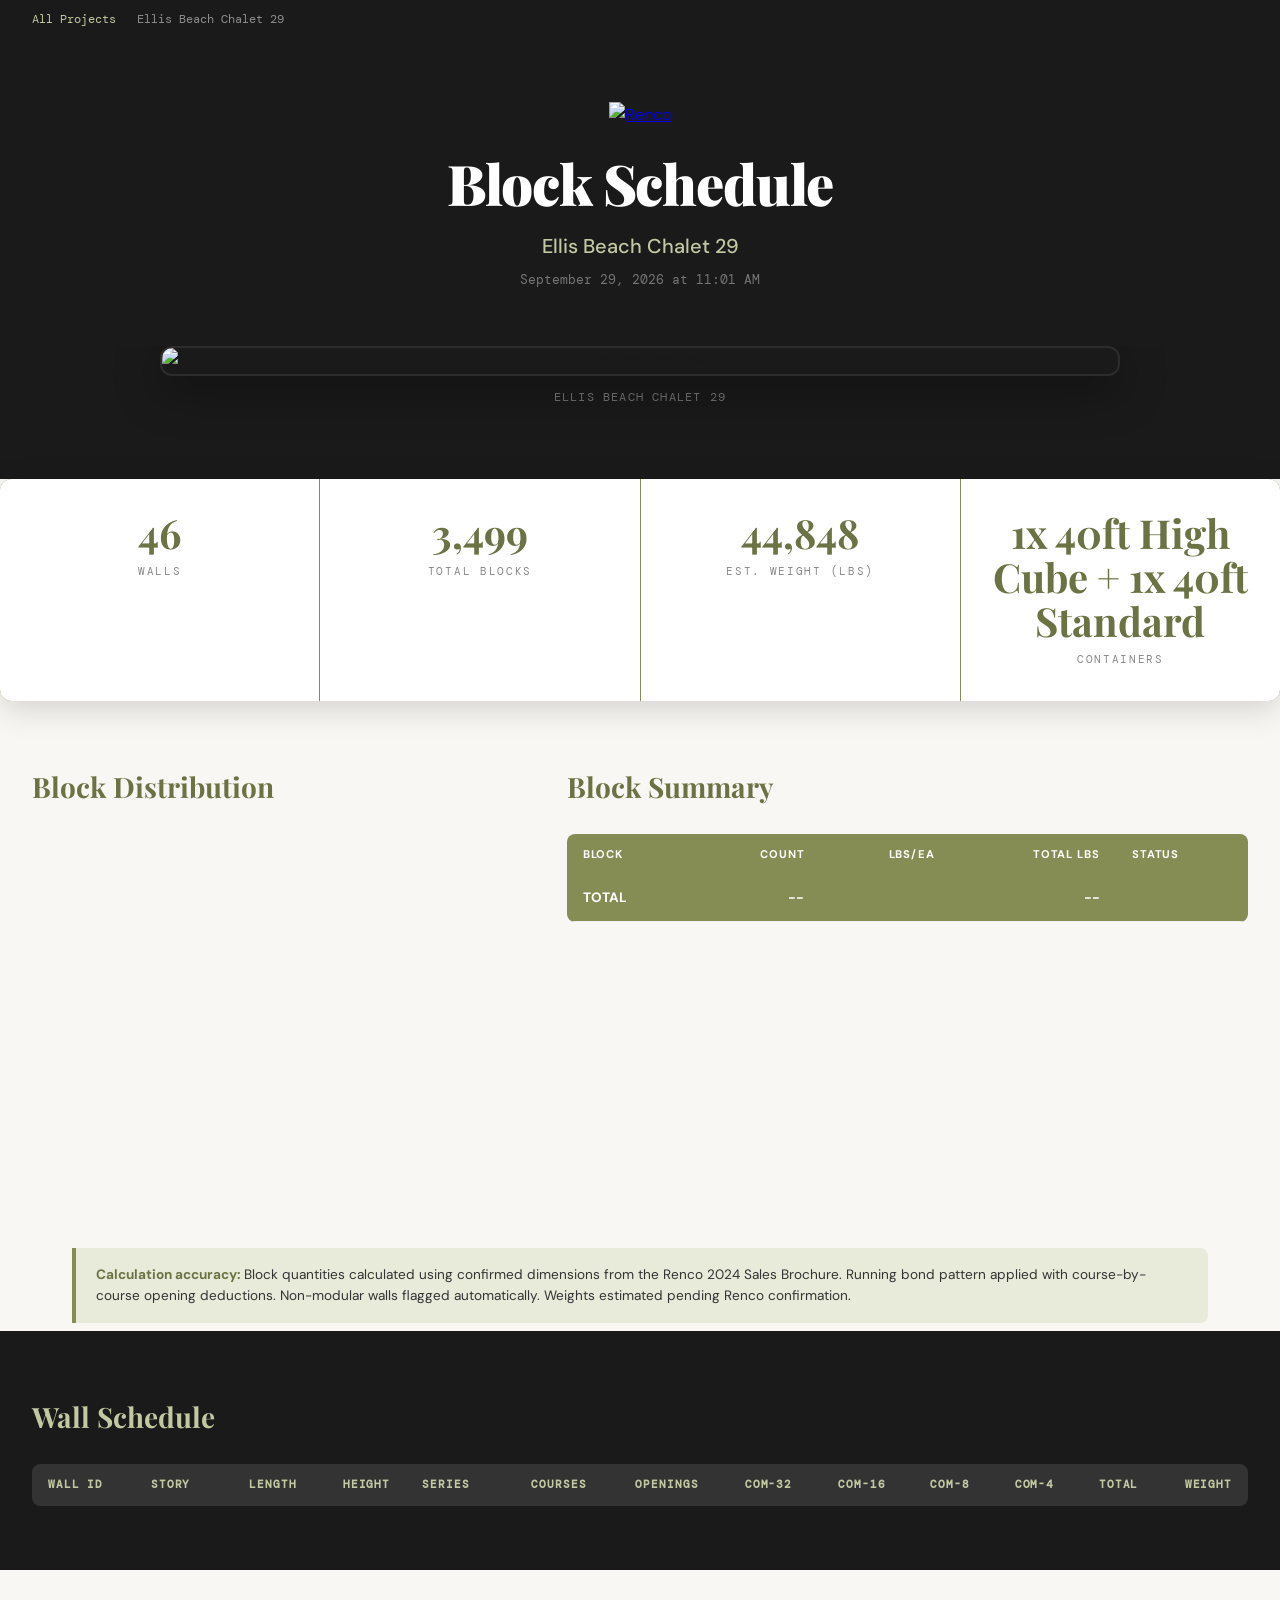
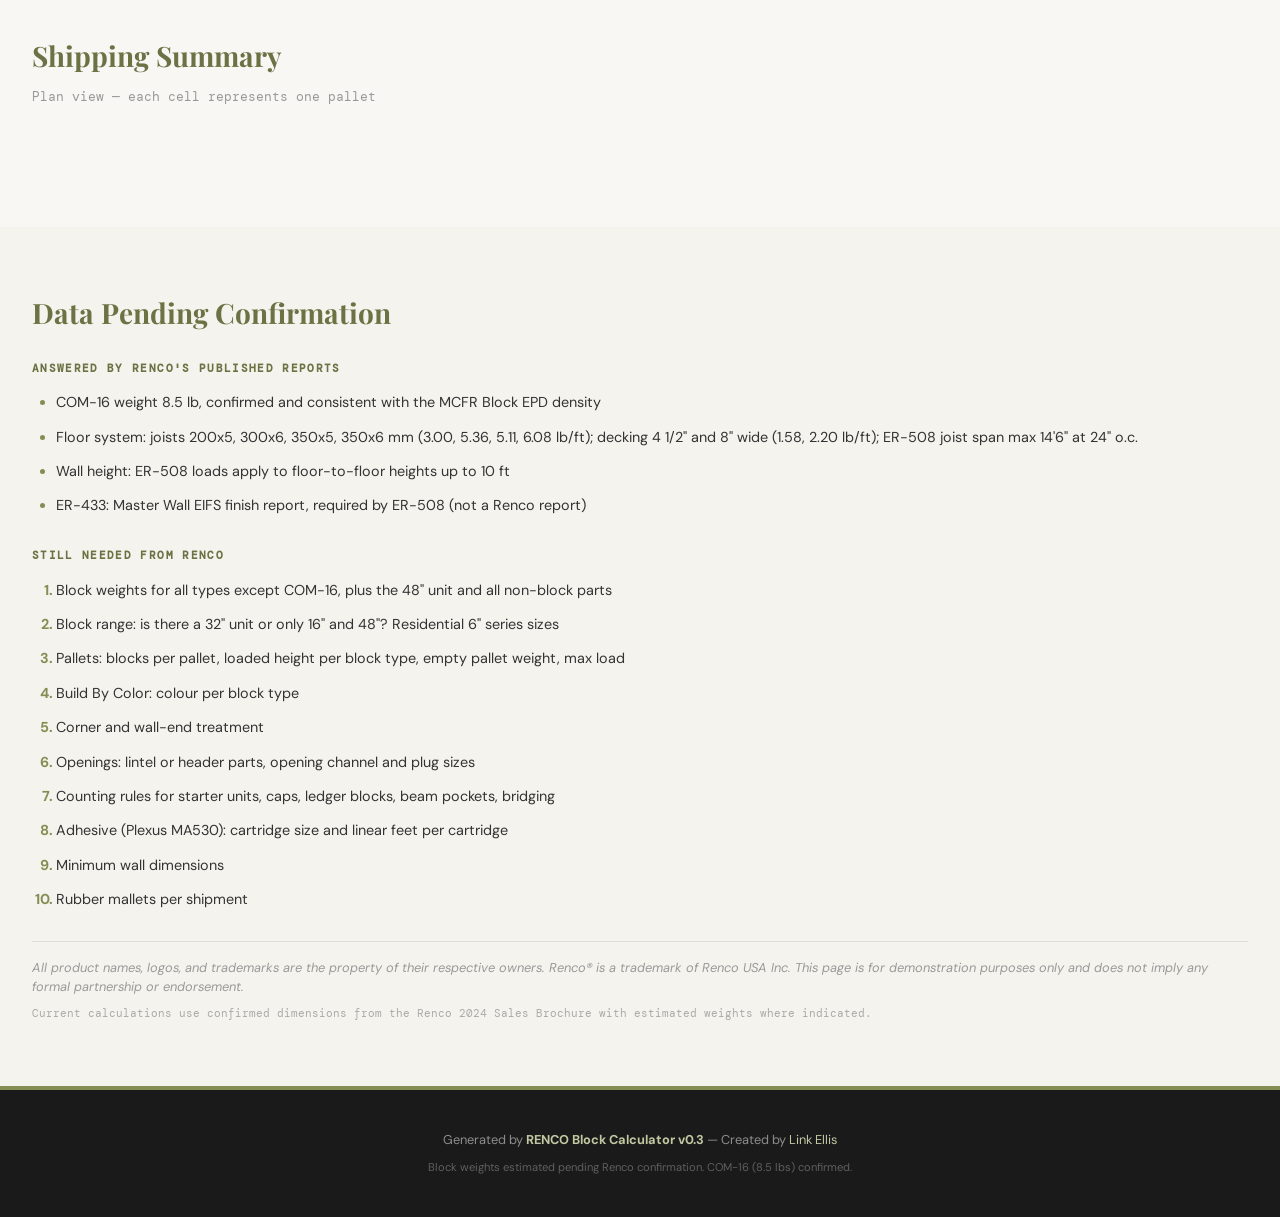
==== commit a21fa3c4: "Split Data Pending Confirmation into answered vs still needed; update Sep 29 numbers - ellis-beach-c" ====
--- a/ellis-beach-chalet-29/index.html
+++ b/ellis-beach-chalet-29/index.html
@@ -93,22 +93,25 @@
   <section class="section section-pending">
     <div class="section-inner">
       <h2 class="section-title">Data Pending Confirmation</h2>
+      <p class="pending-subheading">Answered by Renco's published reports</p>
+      <ul class="pending-list">
+        <li>COM-16 weight 8.5 lb, confirmed and consistent with the MCFR Block EPD density</li>
+        <li>Floor system: joists 200x5, 300x6, 350x5, 350x6 mm (3.00, 5.36, 5.11, 6.08 lb/ft); decking 4 1/2" and 8" wide (1.58, 2.20 lb/ft); ER-508 joist span max 14'6" at 24" o.c.</li>
+        <li>Wall height: ER-508 loads apply to floor-to-floor heights up to 10 ft</li>
+        <li>ER-433: Master Wall EIFS finish report, required by ER-508 (not a Renco report)</li>
+      </ul>
+      <p class="pending-subheading">Still needed from Renco</p>
       <ol class="pending-list">
-        <li>Block weights — all types except COM-16 (8.5 lbs confirmed)</li>
-        <li>Blocks per pallet — affects container count accuracy</li>
-        <li>Pallet dimensions — loaded height per block type for stacking verification</li>
-        <li>Pallet weight — empty pallet tare weight</li>
-        <li>Maximum pallet load — lbs per pallet for Renco blocks</li>
-        <li>Build by Color scheme — color code per block type</li>
-        <li>Corner and wall-end block treatment</li>
-        <li>Header and lintel block over openings</li>
-        <li>Adhesive coverage rate — linear feet per unit of Plexus MA530</li>
-        <li>IAPMO Evaluation Report ER-433</li>
-        <li>Floor system specs — joists, decking, span ratings</li>
-        <li>Minimum and maximum wall dimensions</li>
-        <li>Loaded pallet height per block type — critical for container type selection and stacking verification.</li>
-        <li>Adhesive cartridge size and coverage rate (linear feet per cartridge) — required for adhesive quantity calculation.</li>
-        <li>Confirm how many rubber mallets Renco typically includes per shipment.</li>
+        <li>Block weights for all types except COM-16, plus the 48" unit and all non-block parts</li>
+        <li>Block range: is there a 32" unit or only 16" and 48"? Residential 6" series sizes</li>
+        <li>Pallets: blocks per pallet, loaded height per block type, empty pallet weight, max load</li>
+        <li>Build By Color: colour per block type</li>
+        <li>Corner and wall-end treatment</li>
+        <li>Openings: lintel or header parts, opening channel and plug sizes</li>
+        <li>Counting rules for starter units, caps, ledger blocks, beam pockets, bridging</li>
+        <li>Adhesive (Plexus MA530): cartridge size and linear feet per cartridge</li>
+        <li>Minimum wall dimensions</li>
+        <li>Rubber mallets per shipment</li>
       </ol>
       <p class="pending-disclaimer">All product names, logos, and trademarks are the property of their respective owners. Renco&reg; is a trademark of Renco USA Inc. This page is for demonstration purposes only and does not imply any formal partnership or endorsement.</p>
       <p class="pending-note">Current calculations use confirmed dimensions from the Renco 2024 Sales Brochure with estimated weights where indicated.</p>
--- a/style.css
+++ b/style.css
@@ -5,7 +5,8 @@
    ============================================================ */
 
 *, *::before, *::after { box-sizing: border-box; margin: 0; padding: 0; }
-html, body { overflow-x: hidden; width: 100%; }
+html { overflow-x: hidden; width: 100%; }
+body { overflow-x: clip; width: 100%; }
 
 :root {
   --olive:    #868D54;
@@ -190,7 +191,7 @@
 .section-dark .data-table tbody tr:nth-child(even) td { background: rgba(255,255,255,0.03); }
 .section-dark .data-table tbody tr:hover td { background: rgba(134,141,84,0.15); }
 
-.section-inner { max-width: 1200px; margin: 0 auto; overflow: hidden; }
+.section-inner { max-width: 1400px; margin: 0 auto; }
 .section-title {
   font-family: var(--serif);
   font-weight: 700;
@@ -243,7 +244,7 @@
   .logo-bim6x-pill { width: 114px; height: 48px; }
   .logo-sep { margin: 0 0.6rem; font-size: 0.8rem; }
   .section { padding: 2rem 1rem; }
-  .section-inner { max-width: 100%; overflow-x: hidden; }
+  .section-inner { max-width: 100%; }
   .section-title { font-size: 1.4rem; }
   .kpi-value { font-size: 1.8rem; }
   .kpi-card { padding: 1.2rem 1rem; }
@@ -277,8 +278,7 @@
   .wall-table { font-size: 0.6rem; }
   .section { padding: 1.5rem 0.75rem; }
   .section-title { font-size: 1.2rem; }
-  .pallet-grid { grid-template-columns: repeat(6, 1fr); }
-  .pallet-cell { font-size: 0.45rem; }
+  .pallet-cell { width: 32px; height: 26px; font-size: 0.4rem; }
   .shipping-card { padding: 1rem; }
   .container-spec { font-size: 0.55rem; }
   .stack-height { font-size: 0.55rem; }
@@ -296,7 +296,8 @@
 .chart-wrap { min-width: 0; overflow: hidden; }
 .chart-container {
   position: relative;
-  max-width: 320px;
+  max-width: 350px;
+  min-height: 350px;
   margin: 0 auto;
 }
 
@@ -335,16 +336,21 @@
   padding: 0.75rem 1rem;
 }
 
-.table-scroll { overflow-x: auto; border-radius: 8px; -webkit-overflow-scrolling: touch; }
+.table-scroll { width: 100%; overflow-x: auto; border-radius: 8px; -webkit-overflow-scrolling: touch; }
 .block-table-wrap { min-width: 0; overflow-x: auto; -webkit-overflow-scrolling: touch; }
 
 /* Wall table specifics */
-.wall-table { font-family: var(--mono); font-size: 0.78rem; }
+.wall-table { font-family: var(--mono); font-size: 0.95rem; white-space: nowrap; width: auto; min-width: 100%; }
 .wall-table td:first-child { font-weight: 700; }
-.wall-id-flagged {
-  background: var(--red-bg) !important;
-  color: var(--red);
-  font-weight: 700;
+.wall-flagged td {
+  background: #FDF6C6 !important;
+  color: #313131 !important;
+}
+
+.totals-row td {
+  border-top: 2px solid var(--olive);
+  font-weight: 700;
+  background: var(--pale-sage, #f5f6f0);
 }
 
 /* Status badges */
@@ -421,13 +427,18 @@
   border-radius: 4px;
   line-height: 1.4;
 }
-.height-ok { color: var(--olive-d); background: var(--sage-lt); }
-.height-warning { color: #c0392b; background: #fce4e4; font-weight: 700; }
+.container-stats {
+  display: flex;
+  gap: 1.5rem;
+  font-family: var(--mono);
+  font-size: 0.75rem;
+  color: var(--olive-d);
+  margin: 0.3rem 0 0.5rem;
+}
 
 /* Pallet mini-grid — horizontal layout, loaded front-to-back (widthwise) */
 .pallet-grid {
   display: grid;
-  grid-template-columns: repeat(11, 1fr);
   gap: 2px;
   margin-top: 0.25rem;
 }
@@ -499,6 +510,17 @@
   line-height: 1.6;
   margin-top: 0.5rem;
 }
+.pending-subheading {
+  font-family: var(--mono);
+  font-size: 0.7rem;
+  font-weight: 700;
+  text-transform: uppercase;
+  letter-spacing: 0.12em;
+  color: var(--olive-d);
+  margin-top: 1.25rem;
+  margin-bottom: 0.5rem;
+}
+.pending-subheading:first-of-type { margin-top: 0; }
 
 /* === Footer === */
 .footer {
@@ -587,6 +609,13 @@
   color: #999;
   margin-top: 0.25rem;
 }
+.consumables-note {
+  font-family: var(--sans);
+  font-size: 0.75rem;
+  font-style: italic;
+  color: #888;
+  margin-top: 1rem;
+}
 
 /* === Breadcrumb === */
 .breadcrumb {
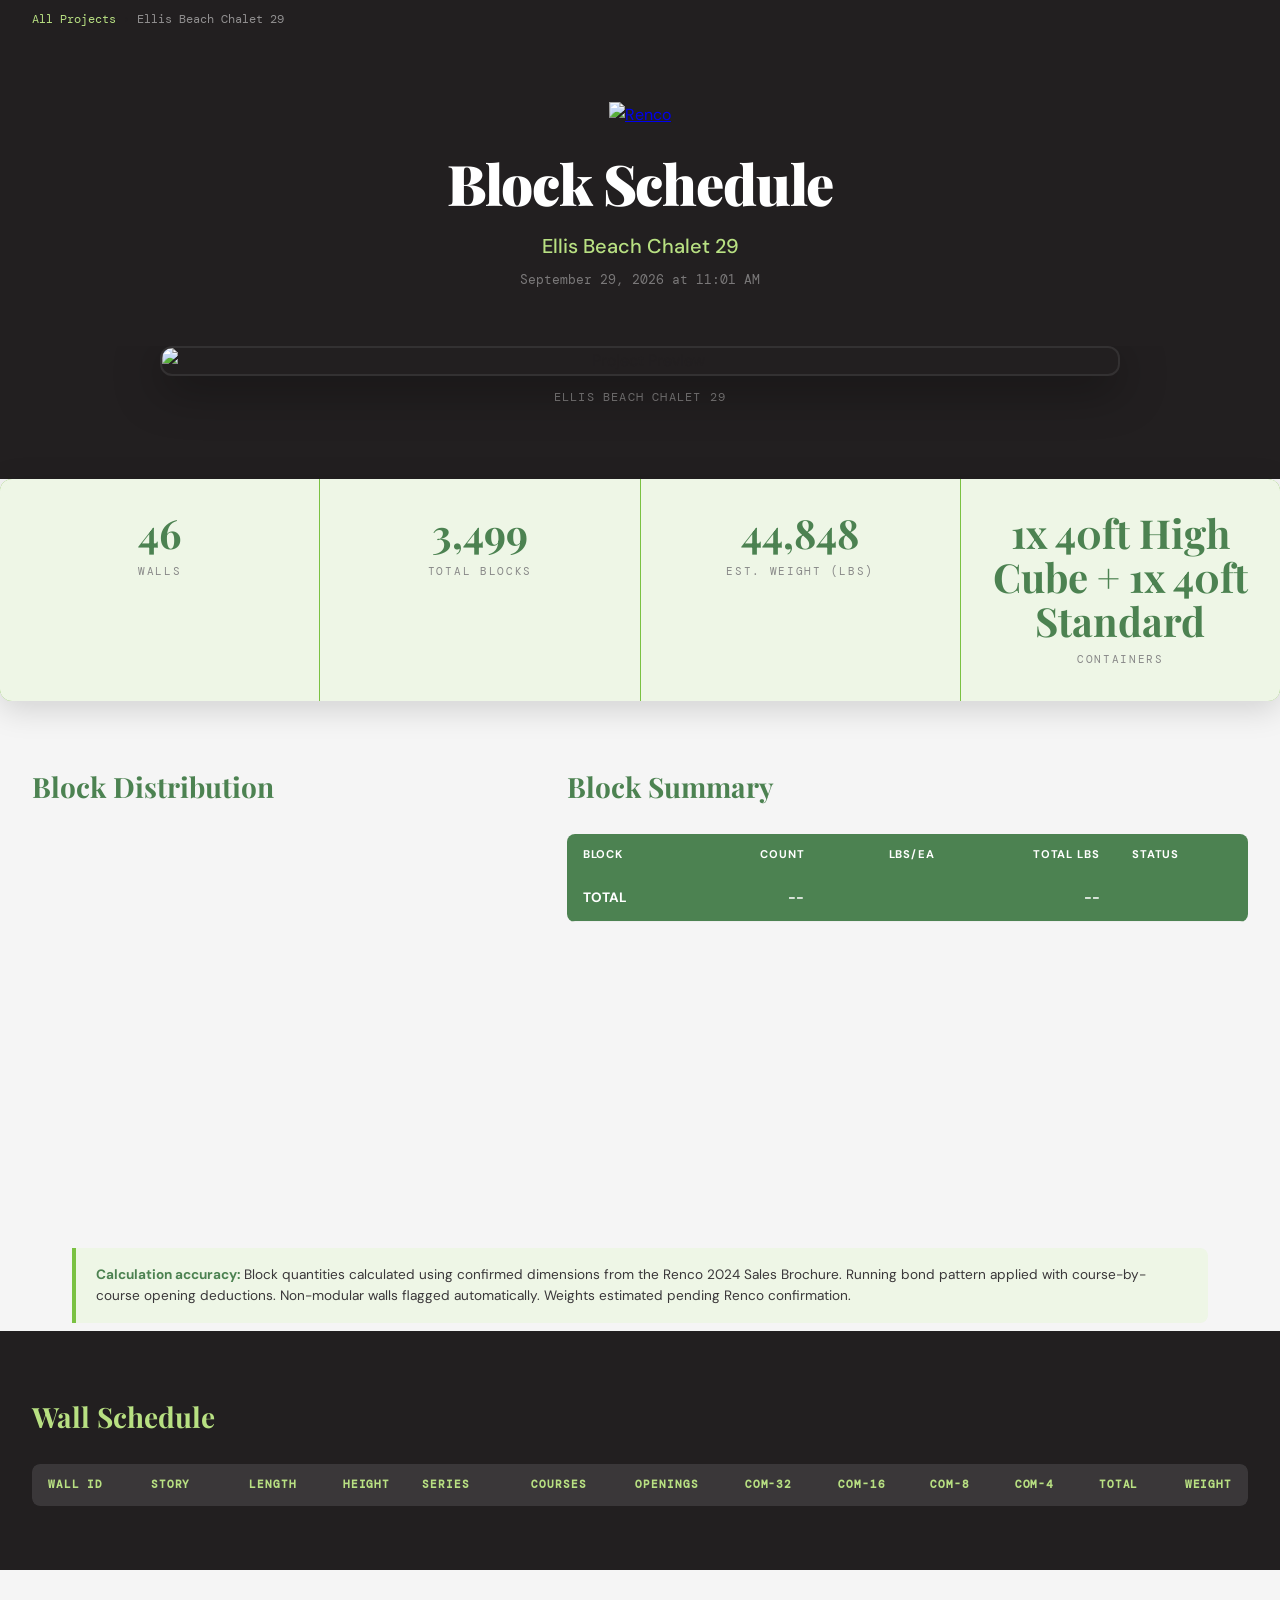
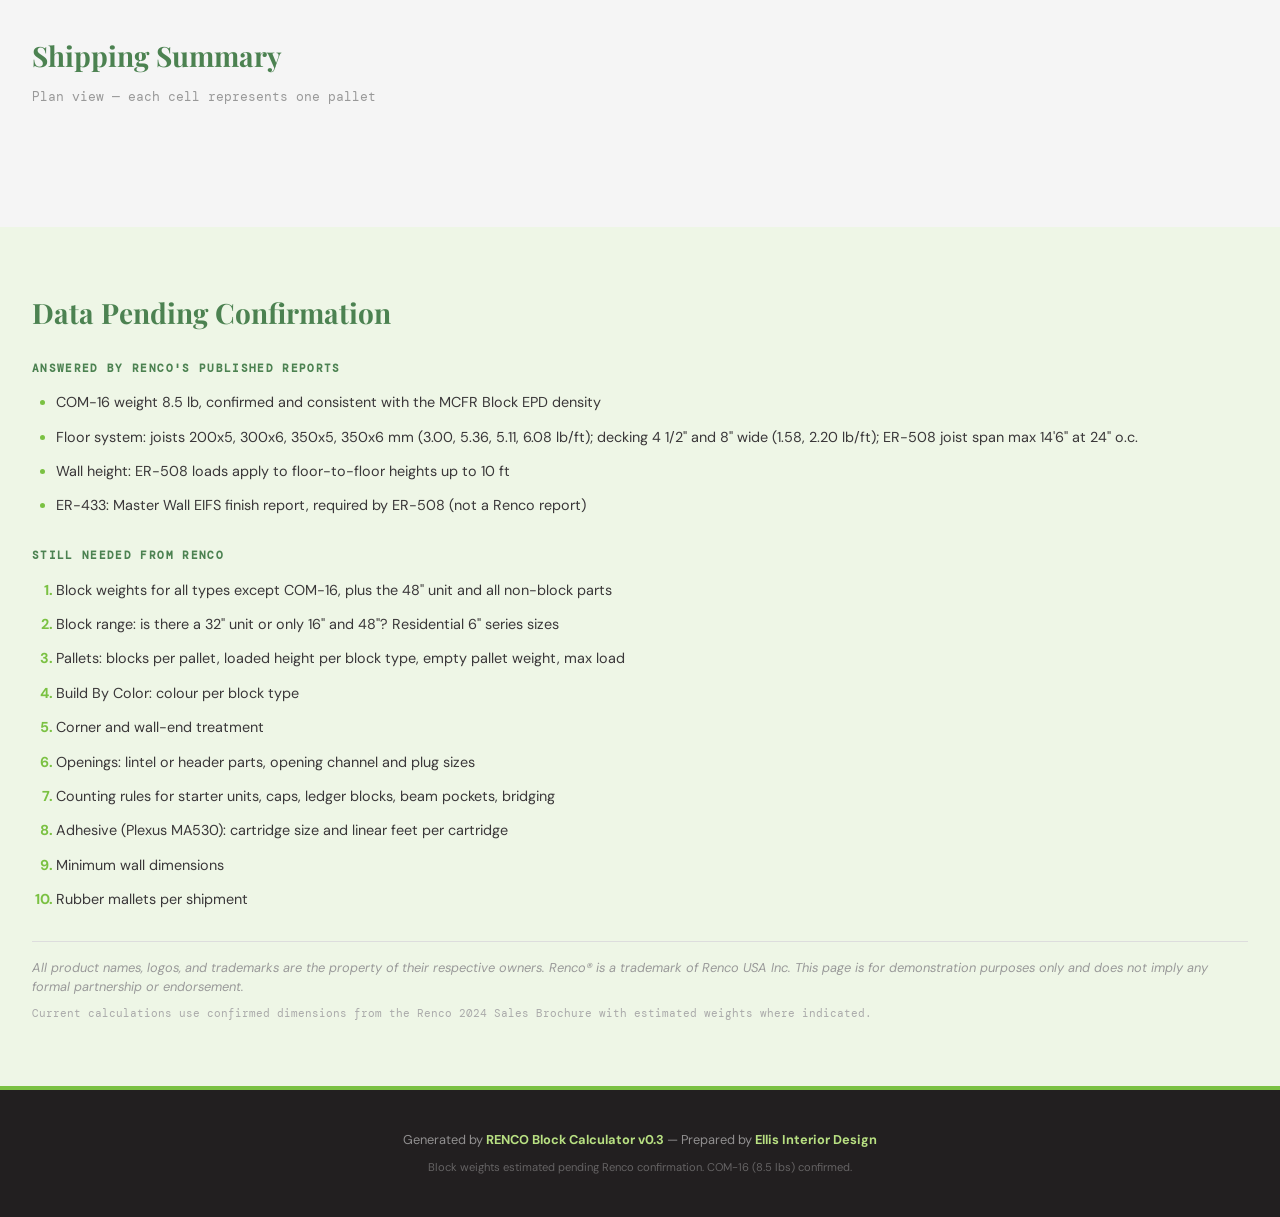
==== commit 5e296cc6: "Switch website to Renco brand colors CSS root palette: #7AC142 green, #4C8251 deep green, #221F20 ch" ====
--- a/ellis-beach-chalet-29/index.html
+++ b/ellis-beach-chalet-29/index.html
@@ -120,7 +120,7 @@
 
   <footer class="footer">
     <div class="footer-inner">
-      <p>Generated by <strong>RENCO Block Calculator v0.3</strong> &mdash; Created by <a href="https://www.linkedin.com/in/archilinkellis/" target="_blank" rel="noopener" class="footer-link">Link Ellis</a></p>
+      <p>Generated by <strong>RENCO Block Calculator v0.3</strong> &mdash; Prepared by <strong>Ellis Interior Design</strong></p>
       <p class="footer-note">Block weights estimated pending Renco confirmation. COM-16 (8.5 lbs) confirmed.</p>
     </div>
   </footer>
--- a/style.css
+++ b/style.css
@@ -1,7 +1,7 @@
 /* ============================================================
-   RENCO Block Schedule — EID / BIM6x Demo Page
+   RENCO Block Schedule — Prepared by Ellis Interior Design
    Fonts: Playfair Display, DM Sans, DM Mono
-   Colors: #868D54 olive, #C2C8A2 sage, #1a1a1a dark
+   Colors: #7AC142 Renco green, #4C8251 deep green, #221F20 charcoal
    ============================================================ */
 
 *, *::before, *::after { box-sizing: border-box; margin: 0; padding: 0; }
@@ -9,14 +9,15 @@
 body { overflow-x: clip; width: 100%; }
 
 :root {
-  --olive:    #868D54;
-  --olive-d:  #6b7243;
-  --sage:     #C2C8A2;
-  --sage-lt:  #e8ebda;
-  --dark:     #1a1a1a;
-  --dark-2:   #2a2a2a;
-  --dark-3:   #333;
-  --light:    #f8f7f4;
+  --olive:    #7AC142;
+  --olive-d:  #4C8251;
+  --sage:     #b8e082;
+  --sage-lt:  #EEF6E6;
+  --dark:     #221F20;
+  --dark-2:   #2d2a2b;
+  --dark-3:   #3a3739;
+  --light:    #F5F5F5;
+  --grey:     #9E9EA1;
   --white:    #ffffff;
   --red:      #c0392b;
   --red-bg:   #fce4e4;
@@ -54,7 +55,7 @@
   color: var(--sage);
 }
 .brand-renco {
-  color: #7CB342;
+  color: #7AC142;
   font-weight: 700;
   font-size: 1rem;
 }
@@ -161,7 +162,7 @@
   box-shadow: 0 8px 32px rgba(0,0,0,0.15);
 }
 .kpi-card {
-  background: var(--white);
+  background: var(--sage-lt);
   padding: 2rem 1.5rem;
   text-align: center;
 }
@@ -189,7 +190,7 @@
 .section-dark .data-table th { background: var(--dark-3); color: var(--sage); }
 .section-dark .data-table td { color: #ddd; border-color: #444; }
 .section-dark .data-table tbody tr:nth-child(even) td { background: rgba(255,255,255,0.03); }
-.section-dark .data-table tbody tr:hover td { background: rgba(134,141,84,0.15); }
+.section-dark .data-table tbody tr:hover td { background: rgba(76,130,81,0.15); }
 
 .section-inner { max-width: 1400px; margin: 0 auto; }
 .section-title {
@@ -311,7 +312,7 @@
   overflow: hidden;
 }
 .data-table th {
-  background: var(--olive);
+  background: var(--olive-d);
   color: var(--white);
   font-weight: 700;
   text-transform: uppercase;
@@ -328,9 +329,9 @@
   white-space: nowrap;
 }
 .data-table tbody tr:nth-child(even) td { background: var(--sage-lt); }
-.data-table tbody tr:hover td { background: rgba(134,141,84,0.12); }
+.data-table tbody tr:hover td { background: rgba(76,130,81,0.12); }
 .data-table tfoot td {
-  background: var(--olive);
+  background: var(--olive-d);
   color: var(--white);
   font-weight: 700;
   padding: 0.75rem 1rem;
@@ -363,7 +364,7 @@
   text-transform: uppercase;
   letter-spacing: 0.05em;
 }
-.badge-confirmed { background: var(--olive); color: var(--white); }
+.badge-confirmed { background: var(--olive-d); color: var(--white); }
 .badge-estimated { background: var(--sage); color: var(--olive-d); }
 
 /* === Shipping Grid === */
@@ -455,8 +456,8 @@
   text-align: center;
   line-height: 1.2;
 }
-.pallet-com { background: var(--olive); }
-.pallet-res { background: var(--sage); color: var(--olive-d); }
+.pallet-com { background: var(--olive-d); }
+.pallet-res { background: var(--olive); color: var(--dark); }
 .pallet-empty { background: #ddd; color: #999; }
 
 /* === Warnings === */
@@ -474,7 +475,7 @@
 
 /* === Data Pending === */
 .section-pending {
-  background: #f5f3ed;
+  background: var(--sage-lt);
 }
 .section-pending .section-title {
   color: var(--olive-d);
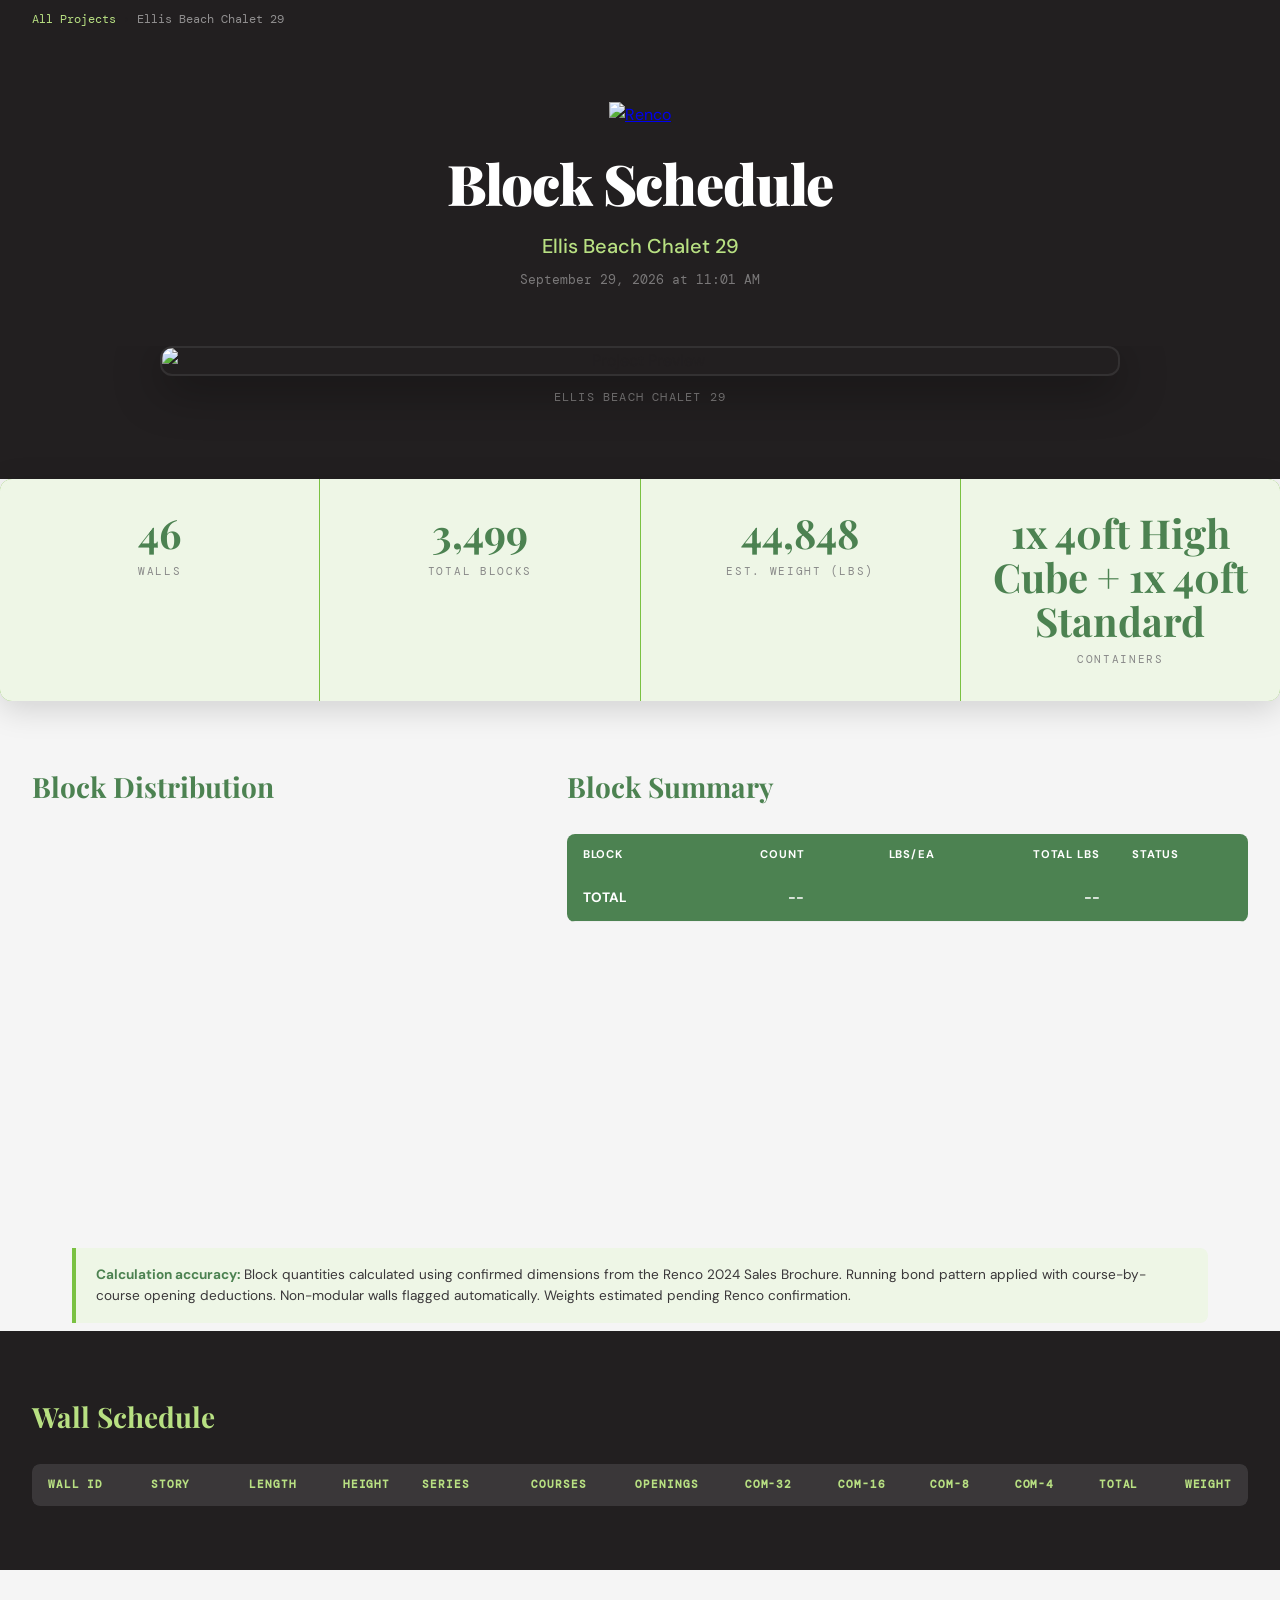
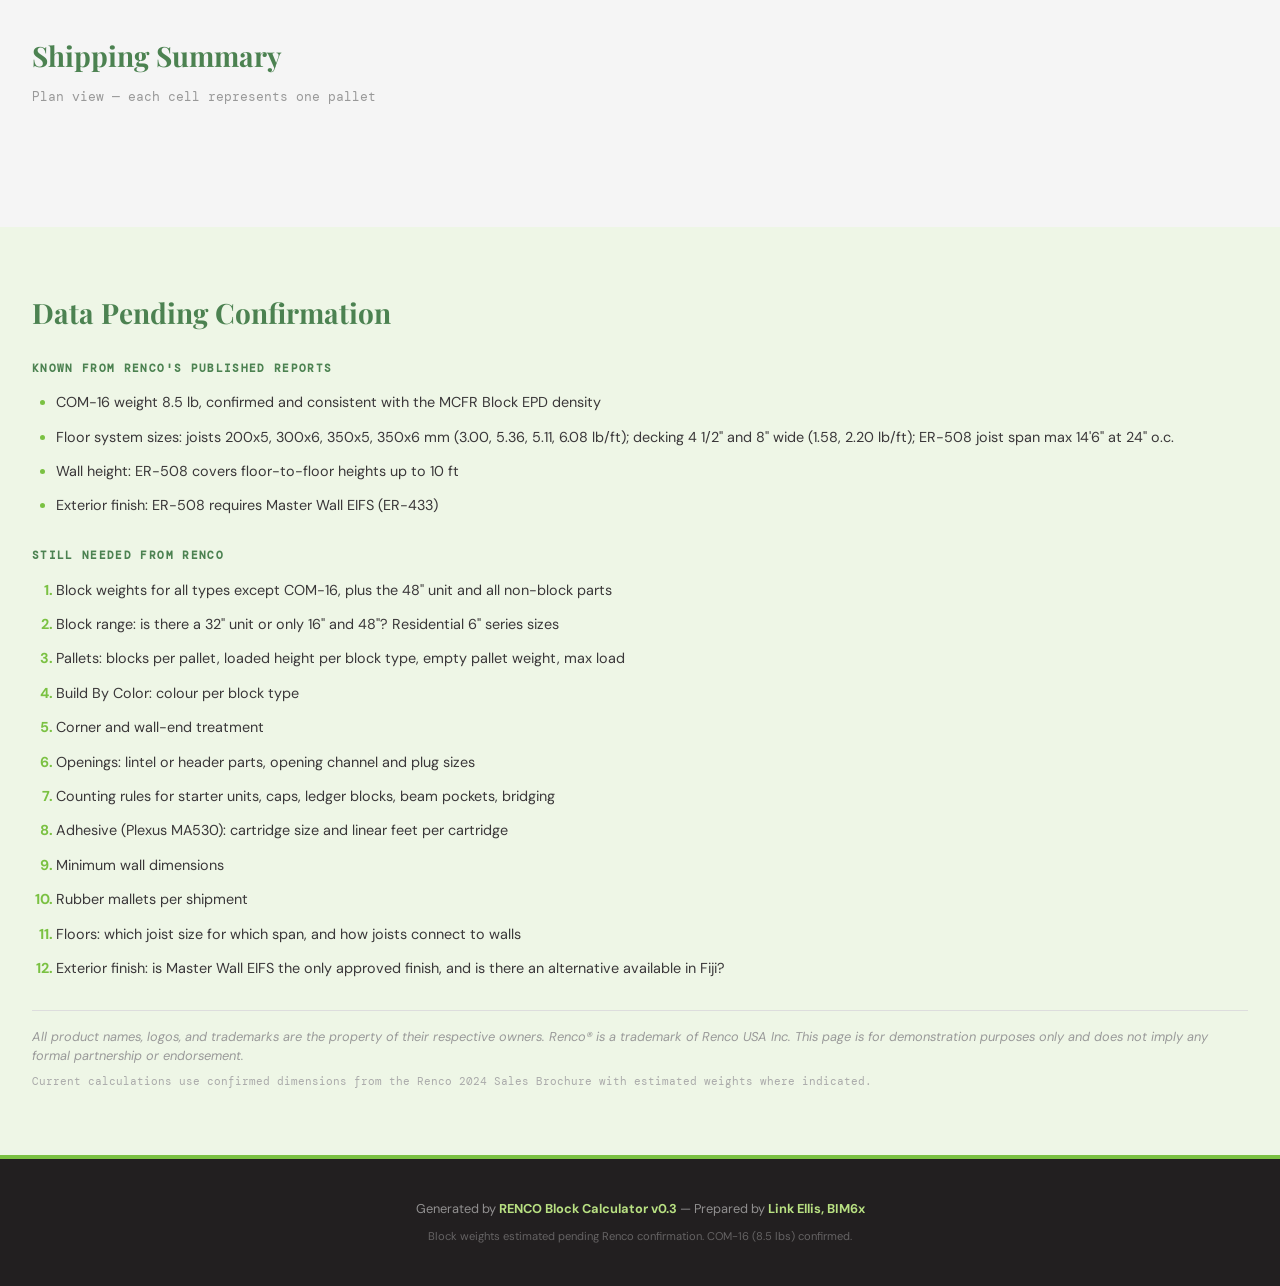
==== commit b3c75562: "Update credit and Data Pending section Replace Ellis Interior Design with Link Ellis BIM6x in both f" ====
--- a/ellis-beach-chalet-29/index.html
+++ b/ellis-beach-chalet-29/index.html
@@ -93,12 +93,12 @@
   <section class="section section-pending">
     <div class="section-inner">
       <h2 class="section-title">Data Pending Confirmation</h2>
-      <p class="pending-subheading">Answered by Renco's published reports</p>
+      <p class="pending-subheading">Known from Renco's published reports</p>
       <ul class="pending-list">
         <li>COM-16 weight 8.5 lb, confirmed and consistent with the MCFR Block EPD density</li>
-        <li>Floor system: joists 200x5, 300x6, 350x5, 350x6 mm (3.00, 5.36, 5.11, 6.08 lb/ft); decking 4 1/2" and 8" wide (1.58, 2.20 lb/ft); ER-508 joist span max 14'6" at 24" o.c.</li>
-        <li>Wall height: ER-508 loads apply to floor-to-floor heights up to 10 ft</li>
-        <li>ER-433: Master Wall EIFS finish report, required by ER-508 (not a Renco report)</li>
+        <li>Floor system sizes: joists 200x5, 300x6, 350x5, 350x6 mm (3.00, 5.36, 5.11, 6.08 lb/ft); decking 4 1/2" and 8" wide (1.58, 2.20 lb/ft); ER-508 joist span max 14'6" at 24" o.c.</li>
+        <li>Wall height: ER-508 covers floor-to-floor heights up to 10 ft</li>
+        <li>Exterior finish: ER-508 requires Master Wall EIFS (ER-433)</li>
       </ul>
       <p class="pending-subheading">Still needed from Renco</p>
       <ol class="pending-list">
@@ -112,6 +112,8 @@
         <li>Adhesive (Plexus MA530): cartridge size and linear feet per cartridge</li>
         <li>Minimum wall dimensions</li>
         <li>Rubber mallets per shipment</li>
+        <li>Floors: which joist size for which span, and how joists connect to walls</li>
+        <li>Exterior finish: is Master Wall EIFS the only approved finish, and is there an alternative available in Fiji?</li>
       </ol>
       <p class="pending-disclaimer">All product names, logos, and trademarks are the property of their respective owners. Renco&reg; is a trademark of Renco USA Inc. This page is for demonstration purposes only and does not imply any formal partnership or endorsement.</p>
       <p class="pending-note">Current calculations use confirmed dimensions from the Renco 2024 Sales Brochure with estimated weights where indicated.</p>
@@ -120,7 +122,7 @@
 
   <footer class="footer">
     <div class="footer-inner">
-      <p>Generated by <strong>RENCO Block Calculator v0.3</strong> &mdash; Prepared by <strong>Ellis Interior Design</strong></p>
+      <p>Generated by <strong>RENCO Block Calculator v0.3</strong> &mdash; Prepared by <strong>Link Ellis, BIM6x</strong></p>
       <p class="footer-note">Block weights estimated pending Renco confirmation. COM-16 (8.5 lbs) confirmed.</p>
     </div>
   </footer>
--- a/style.css
+++ b/style.css
@@ -1,5 +1,5 @@
 /* ============================================================
-   RENCO Block Schedule — Prepared by Ellis Interior Design
+   RENCO Block Schedule — Prepared by Link Ellis, BIM6x
    Fonts: Playfair Display, DM Sans, DM Mono
    Colors: #7AC142 Renco green, #4C8251 deep green, #221F20 charcoal
    ============================================================ */
